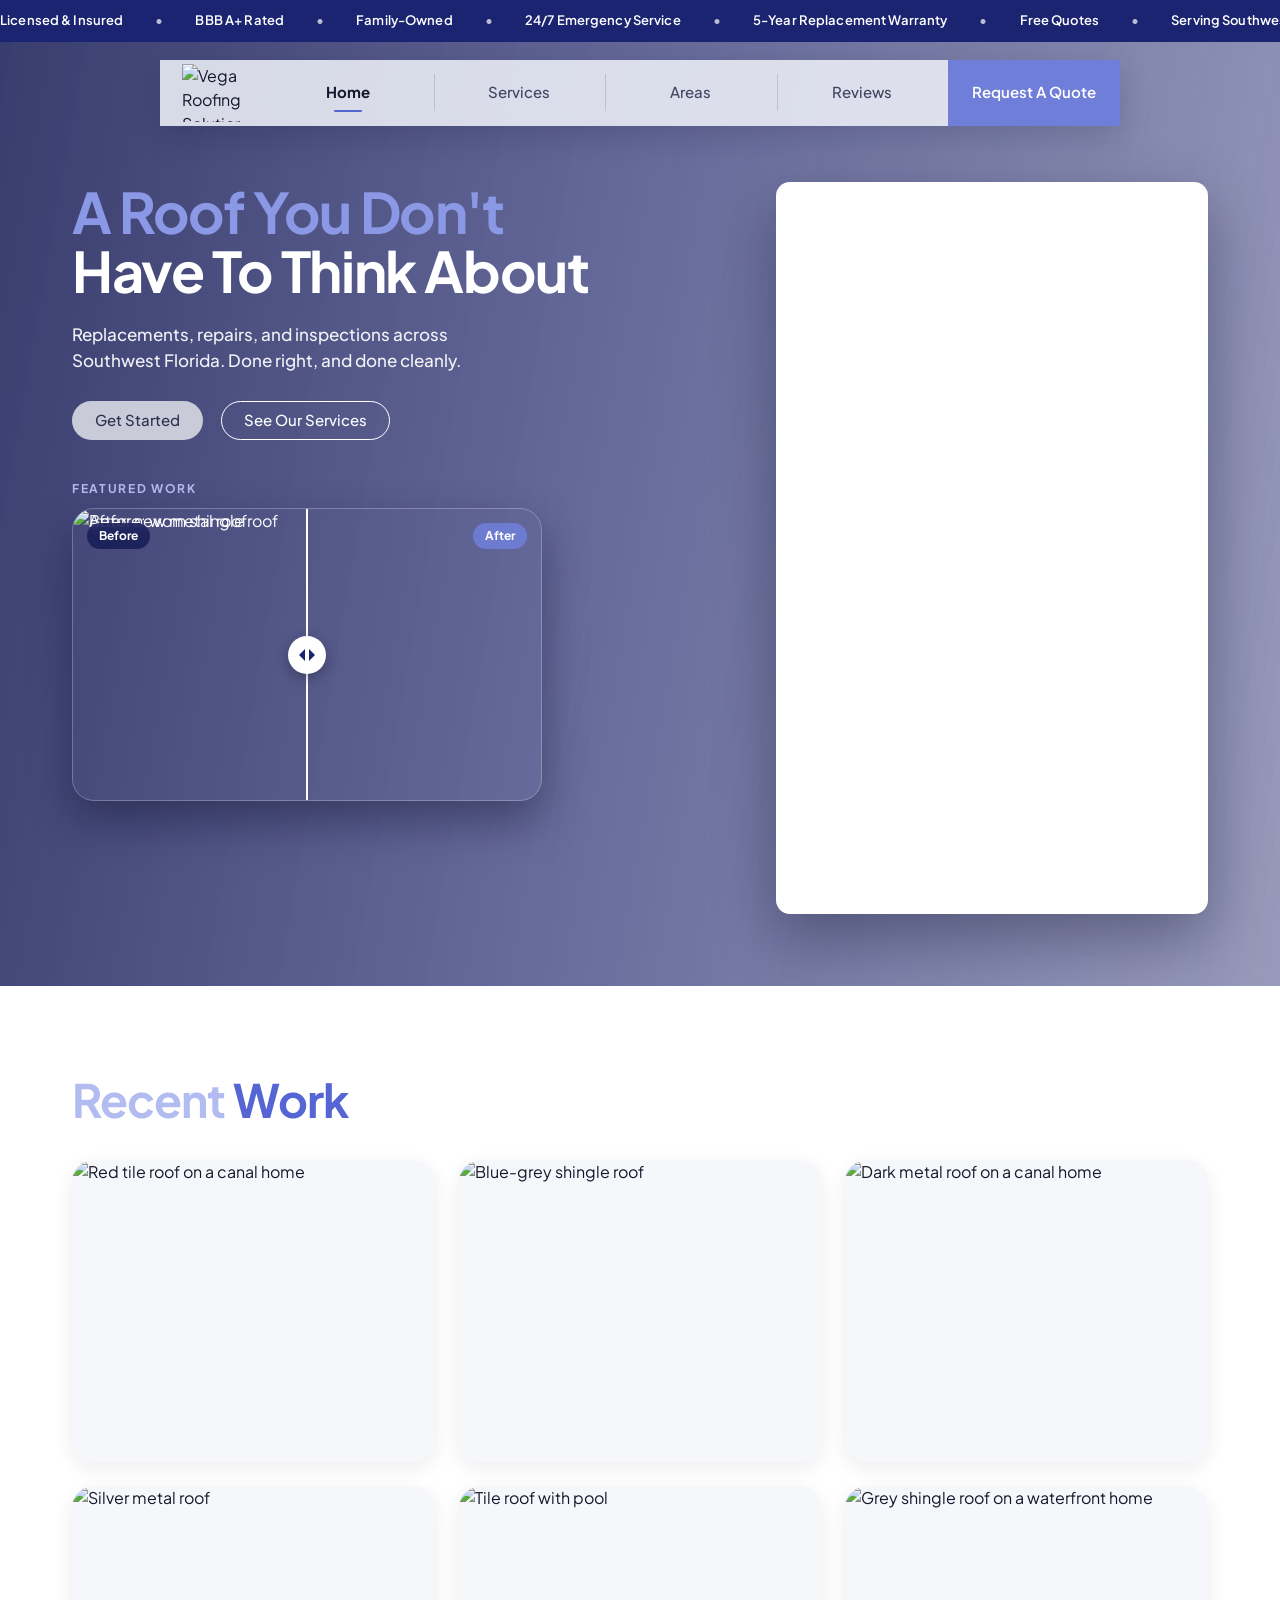
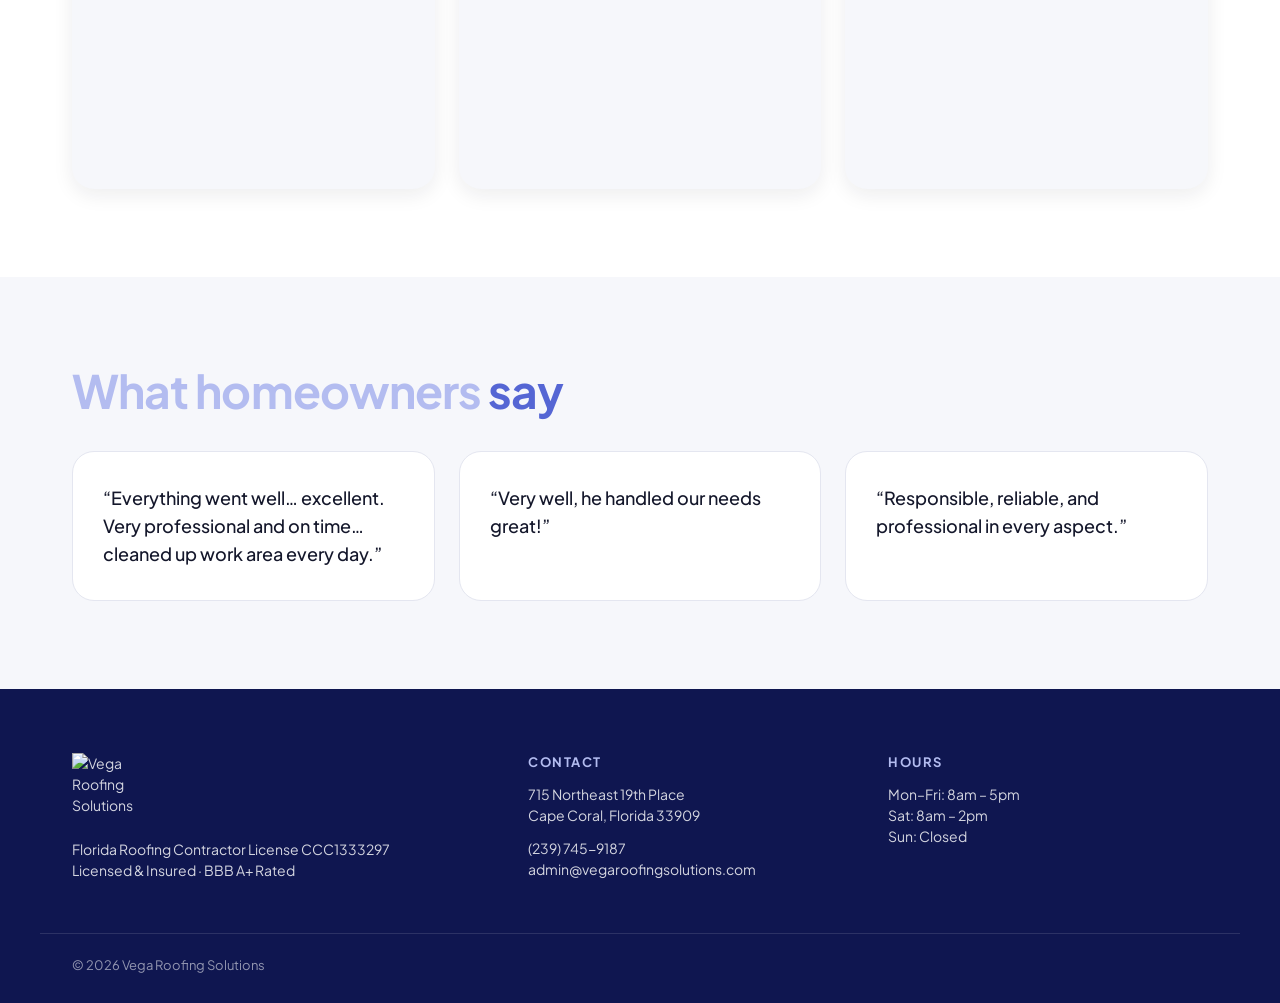
==== index.html @ c7961e20 "Add files via upload" ====
<!DOCTYPE html>
<html lang="en">
<head>
  <meta charset="UTF-8">
  <meta name="viewport" content="width=device-width, initial-scale=1.0">
  <title>Vega Roofing Solutions | Cape Coral, FL</title>
  <meta name="description" content="Replacements, repairs, and inspections across Southwest Florida. Licensed & insured, BBB A+ rated, family-owned.">
  <link rel="icon" type="image/png" href="images/logo.png">
  <link rel="preconnect" href="https://fonts.googleapis.com">
  <link rel="preconnect" href="https://fonts.gstatic.com" crossorigin>
  <link href="https://fonts.googleapis.com/css2?family=Plus+Jakarta+Sans:wght@400;500;600;700;800&display=swap" rel="stylesheet">
  <link rel="stylesheet" href="styles.css">
</head>
<body>

  <!-- ============ MOVING BANNER (infinite loop) ============ -->
  <div class="ticker" aria-label="Licensed & Insured, BBB A+ Rated, Family-Owned, 24/7 Emergency Service, 5-Year Replacement Warranty, Free Quotes, Serving Southwest Florida">
    <div class="ticker__track" aria-hidden="true">
      <!-- Group 1 -->
      <ul class="ticker__group">
        <li>Licensed &amp; Insured</li>
        <li>BBB A+ Rated</li>
        <li>Family-Owned</li>
        <li>24/7 Emergency Service</li>
        <li>5-Year Replacement Warranty</li>
        <li>Free Quotes</li>
        <li>Serving Southwest Florida</li>
      </ul>
      <!-- Group 2 (duplicate for seamless loop) -->
      <ul class="ticker__group">
        <li>Licensed &amp; Insured</li>
        <li>BBB A+ Rated</li>
        <li>Family-Owned</li>
        <li>24/7 Emergency Service</li>
        <li>5-Year Replacement Warranty</li>
        <li>Free Quotes</li>
        <li>Serving Southwest Florida</li>
      </ul>
    </div>
  </div>

  <!-- ============ HERO ============ -->
  <header class="hero">
    <div class="hero__bg" aria-hidden="true"></div>

    <!-- Navigation: only Home is a link for now; other items are display + hover only -->
    <nav class="nav" aria-label="Main">
      <a href="#" class="nav__logo" aria-label="Vega Roofing Solutions home">
        <img src="images/logo.png" alt="Vega Roofing Solutions" width="150" height="150">
      </a>
      <ul class="nav__menu">
        <li><a href="#" class="nav__item is-active">Home</a></li>
        <li><span class="nav__item" aria-disabled="true">Services</span></li>
        <li><span class="nav__item" aria-disabled="true">Areas</span></li>
        <li><span class="nav__item" aria-disabled="true">Reviews</span></li>
      </ul>
      <span class="nav__cta" aria-disabled="true">Request A Quote</span>
    </nav>

    <div class="hero__inner container">
      <div class="hero__content">
        <h1 class="hero__title">
          <span class="hero__title-accent">A Roof You Don't</span>
          Have To Think About
        </h1>
        <p class="hero__sub">Replacements, repairs, and inspections across Southwest Florida. Done right, and done cleanly.</p>

        <div class="hero__buttons">
          <span class="btn btn--light" aria-disabled="true">Get Started</span>
          <span class="btn btn--outline" aria-disabled="true">See Our Services</span>
        </div>

        <!-- Featured Work: before/after slider (red box area) -->
        <figure class="featured">
          <figcaption class="featured__label">Featured Work</figcaption>
          <div class="compare" style="--pos:50%">
            <img class="compare__img" src="images/after-1.jpg" alt="After: new metal roof">
            <div class="compare__before">
              <img class="compare__img" src="images/before-1.jpg" alt="Before: worn shingle roof">
            </div>
            <span class="compare__tag compare__tag--before">Before</span>
            <span class="compare__tag compare__tag--after">After</span>
            <div class="compare__handle" aria-hidden="true"><span></span></div>
            <input class="compare__range" type="range" min="0" max="100" value="50" aria-label="Drag to compare before and after">
          </div>
        </figure>
      </div>

      <!-- Contact form (GoHighLevel embed) -->
      <div class="hero__form">
        <iframe
          src="https://api.leadconnectorhq.com/widget/form/aZnNFnmwokjI14SwKtnE"
          style="width:100%;height:100%;border:none;border-radius:8px"
          id="inline-aZnNFnmwokjI14SwKtnE"
          data-layout="{'id':'INLINE'}"
          data-trigger-type="alwaysShow"
          data-trigger-value=""
          data-activation-type="alwaysActivated"
          data-activation-value=""
          data-deactivation-type="neverDeactivate"
          data-deactivation-value=""
          data-form-name="ADs Form"
          data-height="1094"
          data-layout-iframe-id="inline-aZnNFnmwokjI14SwKtnE"
          data-form-id="aZnNFnmwokjI14SwKtnE"
          data-cookie-consent="true"
          data-cookie-consent-provider="auto"
          title="ADs Form">
        </iframe>
      </div>
    </div>
  </header>

  <main>
    <!-- ============ RECENT WORK ============ -->
    <section class="section work">
      <div class="container">
        <h2 class="section__title"><span class="light">Recent</span> Work</h2>
        <div class="work__grid">
          <figure class="work__card"><img src="images/work-tile-canal.jpg" alt="Red tile roof on a canal home" loading="lazy"></figure>
          <figure class="work__card"><img src="images/work-shingle-home.jpg" alt="Blue-grey shingle roof" loading="lazy"></figure>
          <figure class="work__card"><img src="images/work-metal-canal.jpg" alt="Dark metal roof on a canal home" loading="lazy"></figure>
          <figure class="work__card"><img src="images/work-metal-estate.jpg" alt="Silver metal roof" loading="lazy"></figure>
          <figure class="work__card"><img src="images/work-tile-pool.jpg" alt="Tile roof with pool" loading="lazy"></figure>
          <figure class="work__card"><img src="images/work-shingle-canal.jpg" alt="Grey shingle roof on a waterfront home" loading="lazy"></figure>
        </div>
      </div>
    </section>

    <!-- ============ REVIEWS ============ -->
    <section class="section reviews">
      <div class="container">
        <h2 class="section__title"><span class="light">What homeowners</span> say</h2>
        <div class="reviews__grid">
          <blockquote class="review">
            <p>&ldquo;Everything went well&hellip; excellent. Very professional and on time&hellip; cleaned up work area every day.&rdquo;</p>
          </blockquote>
          <blockquote class="review">
            <p>&ldquo;Very well, he handled our needs great!&rdquo;</p>
          </blockquote>
          <blockquote class="review">
            <p>&ldquo;Responsible, reliable, and professional in every aspect.&rdquo;</p>
          </blockquote>
        </div>
      </div>
    </section>
  </main>

  <!-- ============ FOOTER ============ -->
  <footer class="footer">
    <div class="container footer__inner">
      <div class="footer__brand">
        <img src="images/logo.png" alt="Vega Roofing Solutions" width="72" height="72">
        <p>Florida Roofing Contractor License CCC1333297<br>Licensed &amp; Insured &middot; BBB A+ Rated</p>
      </div>
      <div class="footer__col">
        <h3>Contact</h3>
        <p>715 Northeast 19th Place<br>Cape Coral, Florida 33909</p>
        <p>(239) 745-9187<br>admin@vegaroofingsolutions.com</p>
      </div>
      <div class="footer__col">
        <h3>Hours</h3>
        <p>Mon&ndash;Fri: 8am &ndash; 5pm<br>Sat: 8am &ndash; 2pm<br>Sun: Closed</p>
      </div>
    </div>
    <div class="container footer__bottom">
      <p>&copy; <span id="year">2026</span> Vega Roofing Solutions</p>
    </div>
  </footer>

  <script src="https://link.msgsndr.com/js/form_embed.js"></script>
  <script>
    // Before/after slider
    document.querySelectorAll('.compare').forEach(function (el) {
      var range = el.querySelector('.compare__range');
      range.addEventListener('input', function () {
        el.style.setProperty('--pos', range.value + '%');
      });
    });
    document.getElementById('year').textContent = new Date().getFullYear();
  </script>
</body>
</html>
---- styles.css ----
/* =========================================================
   Vega Roofing Solutions — Landing Page
   ========================================================= */

:root {
  --navy: #1a2470;
  --navy-deep: #0f1650;
  --blue: #5566d4;
  --periwinkle: #8b98e6;
  --periwinkle-soft: #b3bcf0;
  --ink: #14172b;
  --muted: #5d6178;
  --line: #e4e6f0;
  --bg: #ffffff;
  --bg-soft: #f6f7fb;
  --radius: 22px;
  --ease: cubic-bezier(.22, .61, .36, 1);
  --font: "Plus Jakarta Sans", system-ui, -apple-system, "Segoe UI", sans-serif;
}

*,
*::before,
*::after { box-sizing: border-box; }

html { scroll-behavior: smooth; }

body {
  margin: 0;
  font-family: var(--font);
  color: var(--ink);
  background: var(--bg);
  -webkit-font-smoothing: antialiased;
  line-height: 1.5;
}

img { display: block; max-width: 100%; }
ul { list-style: none; margin: 0; padding: 0; }
a { color: inherit; text-decoration: none; }

.container {
  width: 100%;
  max-width: 1200px;
  margin: 0 auto;
  padding: 0 32px;
}

/* =========================================================
   MOVING BANNER
   ========================================================= */
.ticker {
  background: var(--navy);
  color: #fff;
  overflow: hidden;
  white-space: nowrap;
  position: relative;
  z-index: 5;
}

.ticker__track {
  display: flex;
  width: max-content;
  animation: ticker 38s linear infinite;
}

.ticker:hover .ticker__track { animation-play-state: paused; }

.ticker__group {
  display: flex;
  flex-shrink: 0;
}

.ticker__group li {
  display: flex;
  align-items: center;
  padding: 11px 0;
  font-size: 13px;
  font-weight: 600;
  letter-spacing: .01em;
}

.ticker__group li::after {
  content: "•";
  margin: 0 32px;
  opacity: .7;
}

@keyframes ticker {
  from { transform: translateX(0); }
  to   { transform: translateX(-50%); }
}

@media (prefers-reduced-motion: reduce) {
  .ticker__track { animation-duration: 120s; }
}

/* =========================================================
   HERO
   ========================================================= */
.hero {
  position: relative;
  color: #fff;
  overflow: hidden;
  padding-bottom: 72px;
}

.hero__bg {
  position: absolute;
  inset: -40px;
  background: url("images/hero-tile-home.jpg") center / cover no-repeat;
  filter: blur(14px) saturate(1.05);
  transform: scale(1.08);
  z-index: 0;
}

.hero__bg::after {
  content: "";
  position: absolute;
  inset: 0;
  background:
    linear-gradient(100deg, rgba(20, 26, 80, .88) 0%, rgba(40, 46, 110, .72) 45%, rgba(40, 46, 110, .45) 100%);
}

/* ---------- Navigation ---------- */
.nav {
  position: relative;
  z-index: 3;
  max-width: 960px;
  margin: 18px auto 0;
  display: flex;
  align-items: stretch;
  background: rgba(236, 238, 246, .88);
  backdrop-filter: blur(10px);
  -webkit-backdrop-filter: blur(10px);
  color: var(--ink);
  box-shadow: 0 10px 30px rgba(10, 14, 50, .18);
}

.nav__logo {
  display: flex;
  align-items: center;
  padding: 4px 22px;
}

.nav__logo img {
  width: 58px;
  height: 58px;
  object-fit: contain;
  transition: transform .35s var(--ease);
}

.nav__logo:hover img { transform: scale(1.06); }

.nav__menu {
  display: flex;
  flex: 1;
}

.nav__menu li {
  flex: 1;
  display: flex;
  position: relative;
}

.nav__menu li + li::before {
  content: "";
  position: absolute;
  left: 0;
  top: 22%;
  bottom: 22%;
  width: 1px;
  background: rgba(20, 23, 43, .14);
}

.nav__item {
  position: relative;
  flex: 1;
  display: flex;
  align-items: center;
  justify-content: center;
  font-size: 15px;
  font-weight: 500;
  color: #3f4460;
  cursor: default;
  transition: color .25s var(--ease), background-color .25s var(--ease);
}

a.nav__item { cursor: pointer; }

.nav__item.is-active {
  color: var(--ink);
  font-weight: 700;
}

/* Hover animation: text colour + sliding underline */
.nav__item::after {
  content: "";
  position: absolute;
  left: 50%;
  bottom: 14px;
  width: 0;
  height: 2px;
  border-radius: 2px;
  background: var(--blue);
  transform: translateX(-50%);
  transition: width .3s var(--ease);
}

.nav__item:hover {
  color: var(--blue);
  background-color: rgba(255, 255, 255, .45);
}

.nav__item:hover::after,
.nav__item.is-active::after { width: 28px; }

.nav__cta {
  display: flex;
  align-items: center;
  padding: 0 24px;
  background: #6f7ed8;
  color: #fff;
  font-size: 15px;
  font-weight: 600;
  cursor: default;
  transition: background-color .3s var(--ease), letter-spacing .3s var(--ease);
}

.nav__cta:hover {
  background: var(--navy);
  letter-spacing: .01em;
}

/* ---------- Hero layout ---------- */
.hero__inner {
  position: relative;
  z-index: 2;
  display: grid;
  grid-template-columns: 1.2fr .8fr;
  gap: 56px;
  align-items: start;
  padding-top: 56px;
}

.hero__title {
  margin: 0 0 22px;
  font-size: clamp(36px, 4.4vw, 56px);
  white-space: nowrap;
  line-height: 1.06;
  font-weight: 700;
  letter-spacing: -.025em;
}

.hero__title-accent {
  display: block;
  color: var(--periwinkle);
}

.hero__sub {
  max-width: 440px;
  margin: 0 0 28px;
  font-size: 17px;
  font-weight: 500;
  color: rgba(255, 255, 255, .92);
}

/* ---------- Buttons (hover animation per design) ---------- */
.hero__buttons {
  display: flex;
  flex-wrap: wrap;
  gap: 18px;
}

.btn {
  display: inline-flex;
  align-items: center;
  justify-content: center;
  min-width: 118px;
  padding: 7px 22px;
  border-radius: 999px;
  font-size: 15px;
  font-weight: 500;
  cursor: default;
  user-select: none;
  transition:
    background-color .3s var(--ease),
    color .3s var(--ease),
    border-color .3s var(--ease),
    transform .3s var(--ease),
    box-shadow .3s var(--ease);
}

.btn--light {
  background: #c9ccd8;
  color: #2c3150;
  border: 1.5px solid transparent;
}

.btn--light:hover {
  background: #6f7ed8;
  color: #fff;
  transform: translateY(-2px);
  box-shadow: 0 10px 24px rgba(111, 126, 216, .4);
}

.btn--outline {
  background: transparent;
  color: #fff;
  border: 1.5px solid #fff;
}

.btn--outline:hover {
  background: var(--navy-deep);
  border-color: #fff;
  transform: translateY(-2px);
  box-shadow: 0 10px 24px rgba(10, 14, 50, .45);
}

/* ---------- Featured work (before / after) ---------- */
.featured {
  margin: 40px 0 0;
  max-width: 470px;
}

.featured__label {
  margin-bottom: 10px;
  font-size: 12px;
  font-weight: 700;
  letter-spacing: .14em;
  text-transform: uppercase;
  color: var(--periwinkle-soft);
}

.compare {
  position: relative;
  aspect-ratio: 16 / 10;
  border-radius: var(--radius);
  overflow: hidden;
  box-shadow: 0 20px 44px rgba(5, 8, 35, .38);
  border: 1px solid rgba(255, 255, 255, .25);
  user-select: none;
}

.compare__img {
  position: absolute;
  inset: 0;
  width: 100%;
  height: 100%;
  object-fit: cover;
  object-position: center 40%;
}

.compare__before .compare__img { object-position: center 75%; }

.compare__before {
  position: absolute;
  inset: 0;
  clip-path: inset(0 calc(100% - var(--pos)) 0 0);
}

.compare__tag {
  position: absolute;
  top: 14px;
  z-index: 2;
  padding: 4px 12px;
  border-radius: 999px;
  font-size: 12px;
  font-weight: 700;
  background: rgba(15, 22, 80, .75);
  color: #fff;
  backdrop-filter: blur(4px);
  pointer-events: none;
}

.compare__tag--before { left: 14px; }
.compare__tag--after  { right: 14px; background: rgba(111, 126, 216, .9); }

.compare__handle {
  position: absolute;
  top: 0;
  bottom: 0;
  left: var(--pos);
  width: 2px;
  background: #fff;
  transform: translateX(-50%);
  z-index: 2;
  pointer-events: none;
}

.compare__handle span {
  position: absolute;
  top: 50%;
  left: 50%;
  width: 38px;
  height: 38px;
  border-radius: 50%;
  background: #fff;
  transform: translate(-50%, -50%);
  box-shadow: 0 4px 14px rgba(0, 0, 0, .3);
}

.compare__handle span::before,
.compare__handle span::after {
  content: "";
  position: absolute;
  top: 50%;
  width: 0;
  height: 0;
  border: 6px solid transparent;
  transform: translateY(-50%);
}

.compare__handle span::before { left: 5px;  border-right-color: var(--navy); }
.compare__handle span::after  { right: 5px; border-left-color: var(--navy); }

.compare__range {
  position: absolute;
  inset: 0;
  width: 100%;
  height: 100%;
  margin: 0;
  opacity: 0;
  cursor: ew-resize;
  z-index: 3;
}

/* ---------- Form card ---------- */
.hero__form {
  background: #fff;
  border-radius: 14px;
  padding: 6px;
  min-height: 720px;
  box-shadow: 0 24px 60px rgba(5, 8, 35, .35);
}

.hero__form iframe {
  display: block;
  min-height: 720px;
}

/* =========================================================
   SECTIONS
   ========================================================= */
.section { padding: 88px 0; }

.section__title {
  margin: 0 0 36px;
  font-size: clamp(32px, 4vw, 46px);
  font-weight: 700;
  letter-spacing: -.02em;
  line-height: 1.1;
  color: var(--blue);
}

.section__title .light { color: var(--periwinkle-soft); }

/* ---------- Recent work ---------- */
.work__grid {
  display: grid;
  grid-template-columns: repeat(3, 1fr);
  gap: 24px;
}

.work__card {
  margin: 0;
  border-radius: var(--radius);
  overflow: hidden;
  aspect-ratio: 6 / 5;
  background: var(--bg-soft);
  box-shadow: 0 6px 20px rgba(20, 23, 43, .08);
  transition: transform .4s var(--ease), box-shadow .4s var(--ease);
}

.work__card img {
  width: 100%;
  height: 100%;
  object-fit: cover;
  transition: transform .7s var(--ease);
}

.work__card:hover {
  transform: translateY(-4px);
  box-shadow: 0 18px 40px rgba(20, 23, 43, .16);
}

.work__card:hover img { transform: scale(1.05); }

/* ---------- Reviews ---------- */
.reviews { background: var(--bg-soft); }

.reviews__grid {
  display: grid;
  grid-template-columns: repeat(3, 1fr);
  gap: 24px;
}

.review {
  margin: 0;
  padding: 32px 30px;
  background: #fff;
  border: 1px solid var(--line);
  border-radius: var(--radius);
  transition: transform .35s var(--ease), box-shadow .35s var(--ease), border-color .35s var(--ease);
}

.review:hover {
  transform: translateY(-3px);
  border-color: var(--periwinkle-soft);
  box-shadow: 0 14px 34px rgba(85, 102, 212, .12);
}

.review p {
  margin: 0;
  font-size: 18px;
  font-weight: 500;
  line-height: 1.55;
  color: var(--ink);
}

/* =========================================================
   FOOTER
   ========================================================= */
.footer {
  background: var(--navy-deep);
  color: rgba(255, 255, 255, .82);
  padding: 64px 0 28px;
  font-size: 14px;
}

.footer__inner {
  display: grid;
  grid-template-columns: 1.3fr 1fr 1fr;
  gap: 40px;
}

.footer__brand img {
  width: 72px;
  height: 72px;
  margin-bottom: 14px;
}

.footer h3 {
  margin: 0 0 12px;
  font-size: 13px;
  font-weight: 700;
  letter-spacing: .12em;
  text-transform: uppercase;
  color: var(--periwinkle-soft);
}

.footer p { margin: 0 0 12px; }

.footer__bottom {
  margin-top: 40px;
  padding-top: 22px;
  border-top: 1px solid rgba(255, 255, 255, .12);
  font-size: 13px;
  color: rgba(255, 255, 255, .55);
}

.footer__bottom p { margin: 0; }

/* =========================================================
   RESPONSIVE
   ========================================================= */
@media (max-width: 1024px) {
  .nav { margin: 16px 24px 0; }
  .hero__inner { grid-template-columns: 1fr; gap: 40px; }
  .featured { max-width: 100%; }
  .hero__form { max-width: 620px; }
}

@media (max-width: 760px) {
  .container { padding: 0 16px; }

  .nav {
    margin: 12px 16px 0;
    flex-wrap: wrap;
  }
  .nav__logo { padding: 4px 12px; }
  .nav__logo img { width: 46px; height: 46px; }
  .nav__cta { margin-left: auto; padding: 0 16px; font-size: 14px; }
  .nav__menu {
    order: 3;
    flex-basis: 100%;
    border-top: 1px solid rgba(20, 23, 43, .1);
  }
  .nav__item { padding: 12px 0; font-size: 14px; }
  .nav__item::after { bottom: 6px; }

  .hero { padding-bottom: 48px; }
  .hero__inner { padding-top: 36px; }
  .hero__sub { font-size: 16px; }
  .hero__title { white-space: normal; }

  .section { padding: 64px 0; }
  .work__grid,
  .reviews__grid { grid-template-columns: 1fr; gap: 16px; }
  .work__grid { grid-template-columns: repeat(2, 1fr); gap: 12px; }
  .work__card { border-radius: 16px; }

  .footer__inner { grid-template-columns: 1fr; gap: 28px; }
}
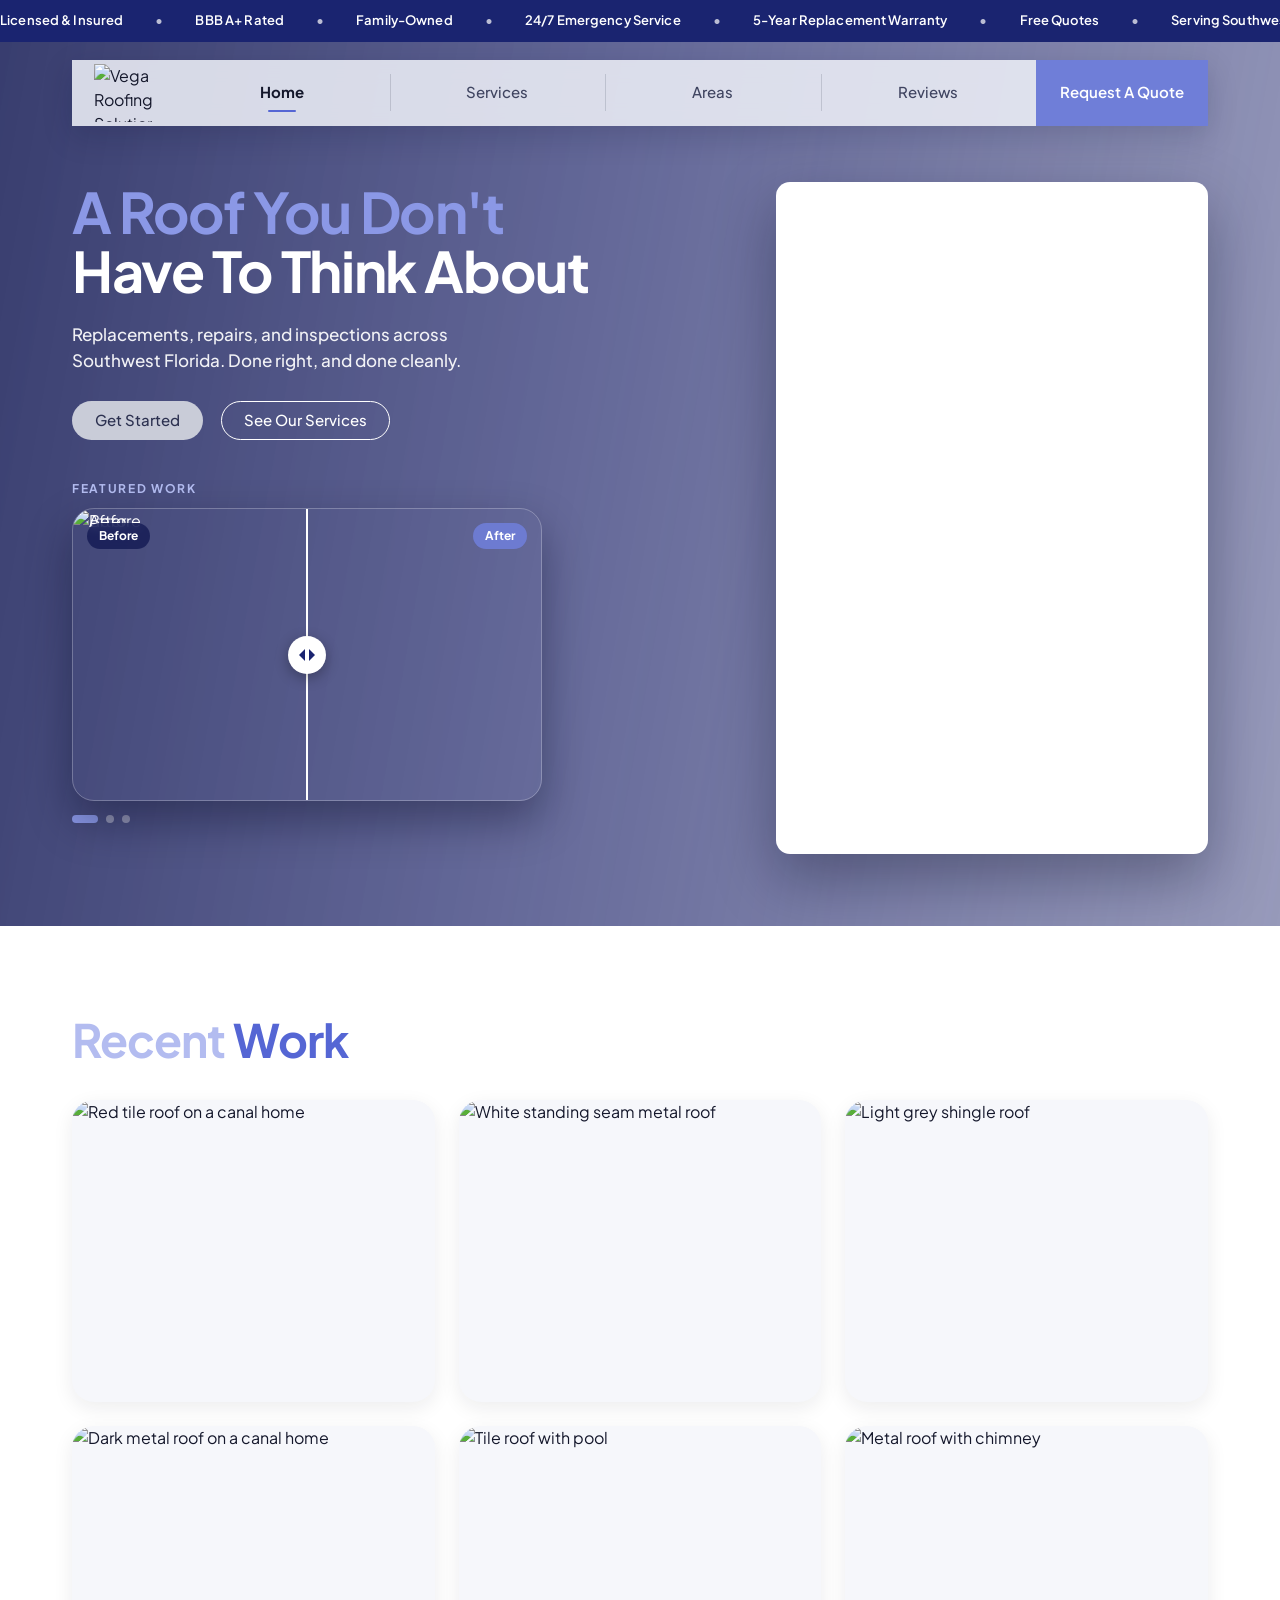
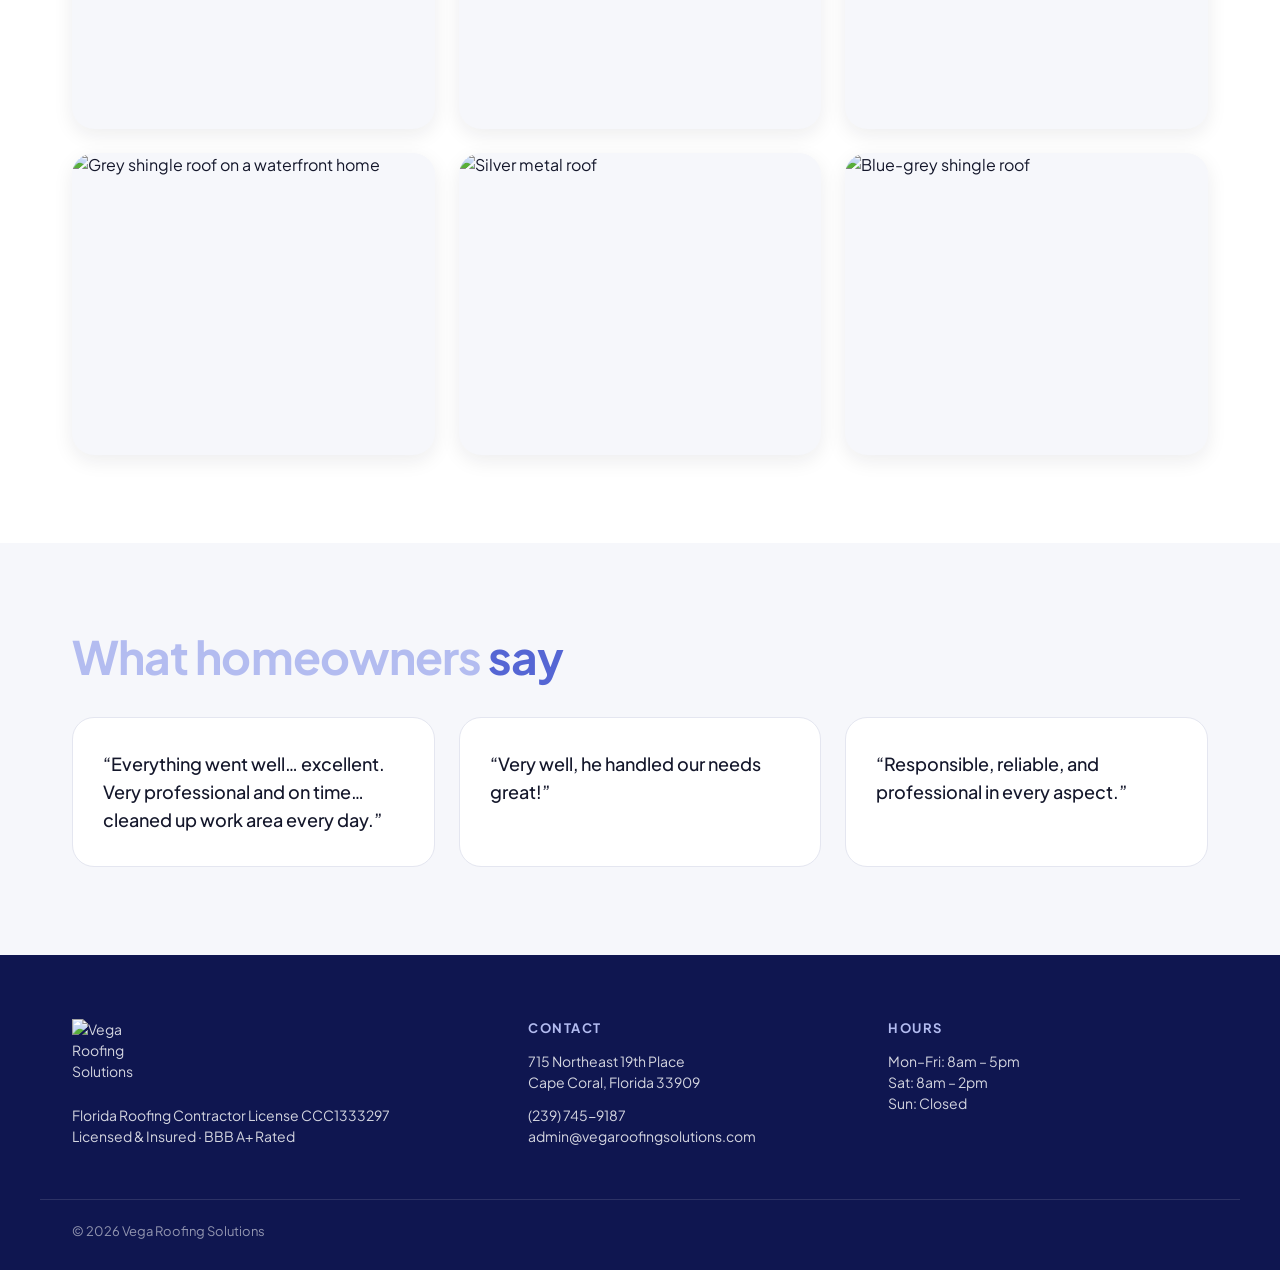
==== commit e5f1f01b: "Add files via upload" ====
--- a/index.html
+++ b/index.html
@@ -74,20 +74,26 @@
         <figure class="featured">
           <figcaption class="featured__label">Featured Work</figcaption>
           <div class="compare" style="--pos:50%">
-            <img class="compare__img" src="images/after-1.jpg" alt="After: new metal roof">
+            <img class="compare__img compare__after" src="images/after-1.jpg" alt="After">
             <div class="compare__before">
-              <img class="compare__img" src="images/before-1.jpg" alt="Before: worn shingle roof">
+              <img class="compare__img" src="images/before-1.jpg" alt="Before">
             </div>
             <span class="compare__tag compare__tag--before">Before</span>
             <span class="compare__tag compare__tag--after">After</span>
             <div class="compare__handle" aria-hidden="true"><span></span></div>
             <input class="compare__range" type="range" min="0" max="100" value="50" aria-label="Drag to compare before and after">
           </div>
+          <div class="featured__dots" role="tablist" aria-label="Featured projects">
+            <button class="featured__dot is-active" data-before="images/before-1.jpg" data-after="images/after-1.jpg" aria-label="Project 1"></button>
+            <button class="featured__dot" data-before="images/before-2.jpg" data-after="images/after-2.jpg" aria-label="Project 2"></button>
+            <button class="featured__dot" data-before="images/before-3.jpg" data-after="images/after-3.jpg" aria-label="Project 3"></button>
+          </div>
         </figure>
       </div>
 
       <!-- Contact form (GoHighLevel embed) -->
       <div class="hero__form">
+        <div class="hero__form-scroll">
         <iframe
           src="https://api.leadconnectorhq.com/widget/form/aZnNFnmwokjI14SwKtnE"
           style="width:100%;height:100%;border:none;border-radius:8px"
@@ -107,6 +113,7 @@
           data-cookie-consent-provider="auto"
           title="ADs Form">
         </iframe>
+        </div>
       </div>
     </div>
   </header>
@@ -118,11 +125,14 @@
         <h2 class="section__title"><span class="light">Recent</span> Work</h2>
         <div class="work__grid">
           <figure class="work__card"><img src="images/work-tile-canal.jpg" alt="Red tile roof on a canal home" loading="lazy"></figure>
+          <figure class="work__card"><img src="images/work-metal-white.jpg" alt="White standing seam metal roof" loading="lazy"></figure>
+          <figure class="work__card"><img src="images/work-shingle-grey.jpg" alt="Light grey shingle roof" loading="lazy"></figure>
+          <figure class="work__card"><img src="images/work-metal-canal.jpg" alt="Dark metal roof on a canal home" loading="lazy"></figure>
+          <figure class="work__card"><img src="images/work-tile-pool.jpg" alt="Tile roof with pool" loading="lazy"></figure>
+          <figure class="work__card"><img src="images/work-metal-chimney.jpg" alt="Metal roof with chimney" loading="lazy"></figure>
+          <figure class="work__card"><img src="images/work-shingle-canal.jpg" alt="Grey shingle roof on a waterfront home" loading="lazy"></figure>
+          <figure class="work__card"><img src="images/work-metal-estate.jpg" alt="Silver metal roof" loading="lazy"></figure>
           <figure class="work__card"><img src="images/work-shingle-home.jpg" alt="Blue-grey shingle roof" loading="lazy"></figure>
-          <figure class="work__card"><img src="images/work-metal-canal.jpg" alt="Dark metal roof on a canal home" loading="lazy"></figure>
-          <figure class="work__card"><img src="images/work-metal-estate.jpg" alt="Silver metal roof" loading="lazy"></figure>
-          <figure class="work__card"><img src="images/work-tile-pool.jpg" alt="Tile roof with pool" loading="lazy"></figure>
-          <figure class="work__card"><img src="images/work-shingle-canal.jpg" alt="Grey shingle roof on a waterfront home" loading="lazy"></figure>
         </div>
       </div>
     </section>
@@ -177,6 +187,27 @@
         el.style.setProperty('--pos', range.value + '%');
       });
     });
+    // Featured project switcher
+    var fig = document.querySelector('.featured');
+    if (fig) {
+      var cmp = fig.querySelector('.compare');
+      var afterImg = fig.querySelector('.compare__after');
+      var beforeImg = fig.querySelector('.compare__before img');
+      var rng = fig.querySelector('.compare__range');
+      fig.querySelectorAll('.featured__dot').forEach(function (dot) {
+        dot.addEventListener('click', function () {
+          fig.querySelectorAll('.featured__dot').forEach(function (d) { d.classList.remove('is-active'); });
+          dot.classList.add('is-active');
+          cmp.classList.add('is-switching');
+          setTimeout(function () {
+            afterImg.src = dot.dataset.after;
+            beforeImg.src = dot.dataset.before;
+            rng.value = 50; cmp.style.setProperty('--pos', '50%');
+            cmp.classList.remove('is-switching');
+          }, 220);
+        });
+      });
+    }
     document.getElementById('year').textContent = new Date().getFullYear();
   </script>
 </body>
--- a/styles.css
+++ b/styles.css
@@ -124,7 +124,8 @@
 .nav {
   position: relative;
   z-index: 3;
-  max-width: 960px;
+  width: calc(100% - 64px);
+  max-width: 1136px;
   margin: 18px auto 0;
   display: flex;
   align-items: stretch;
@@ -423,18 +424,177 @@
   z-index: 3;
 }
 
+.compare .compare__img { transition: opacity .22s var(--ease); }
+.compare.is-switching .compare__img { opacity: 0; }
+
+.featured__dots {
+  display: flex;
+  gap: 8px;
+  margin-top: 14px;
+}
+
+.featured__dot {
+  width: 8px;
+  height: 8px;
+  padding: 0;
+  border: 0;
+  border-radius: 999px;
+  background: rgba(255, 255, 255, .4);
+  cursor: pointer;
+  transition: width .3s var(--ease), background-color .3s var(--ease);
+}
+
+.featured__dot:hover { background: rgba(255, 255, 255, .75); }
+.featured__dot.is-active { width: 26px; background: var(--periwinkle); }
+
 /* ---------- Form card ---------- */
 .hero__form {
   background: #fff;
   border-radius: 14px;
   padding: 6px;
-  min-height: 720px;
   box-shadow: 0 24px 60px rgba(5, 8, 35, .35);
-}
+  position: sticky;
+  top: 24px;
+}
+
+/* Keeps the long GHL form compact: the card is capped and the form scrolls inside it */
+.hero__form-scroll {
+  max-height: 660px;
+  overflow-y: auto;
+  overscroll-behavior: contain;
+  border-radius: 10px;
+  scrollbar-width: thin;
+  scrollbar-color: var(--periwinkle) transparent;
+}
+
+.hero__form-scroll::-webkit-scrollbar { width: 6px; }
+.hero__form-scroll::-webkit-scrollbar-thumb { background: var(--periwinkle); border-radius: 6px; }
 
 .hero__form iframe {
   display: block;
-  min-height: 720px;
+  min-height: 1094px;
+}
+
+@media (max-width: 1024px) {
+  .hero__form { position: static; }
+  .hero__form-scroll { max-height: none; overflow: visible; }
+}
+
+/* =========================================================
+   THANK YOU PAGE
+   ========================================================= */
+.hero--thanks {
+  min-height: 100vh;
+  display: flex;
+  flex-direction: column;
+}
+
+.thanks {
+  position: relative;
+  z-index: 2;
+  flex: 1;
+  display: flex;
+  align-items: center;
+  justify-content: center;
+  padding-top: 48px;
+  padding-bottom: 48px;
+}
+
+.thanks__card {
+  width: 100%;
+  max-width: 560px;
+  padding: 48px 40px;
+  text-align: center;
+  background: rgba(255, 255, 255, .08);
+  border: 1px solid rgba(255, 255, 255, .22);
+  border-radius: 28px;
+  backdrop-filter: blur(14px);
+  -webkit-backdrop-filter: blur(14px);
+  box-shadow: 0 24px 60px rgba(5, 8, 35, .35);
+  animation: rise .7s var(--ease) both;
+}
+
+.thanks__icon {
+  width: 64px;
+  height: 64px;
+  margin: 0 auto 22px;
+  display: grid;
+  place-items: center;
+  border-radius: 50%;
+  background: #6f7ed8;
+  color: #fff;
+  box-shadow: 0 0 0 10px rgba(111, 126, 216, .22);
+  animation: pop .6s .25s var(--ease) both;
+}
+
+.thanks__title {
+  margin: 0 0 10px;
+  font-size: clamp(36px, 5vw, 52px);
+  font-weight: 700;
+  letter-spacing: -.025em;
+  line-height: 1.1;
+}
+
+.thanks__text {
+  margin: 0 0 32px;
+  font-size: 18px;
+  font-weight: 500;
+  color: rgba(255, 255, 255, .92);
+}
+
+.thanks__info {
+  display: grid;
+  grid-template-columns: 1fr 1fr;
+  gap: 16px;
+  margin-bottom: 32px;
+  padding: 22px 0;
+  border-top: 1px solid rgba(255, 255, 255, .18);
+  border-bottom: 1px solid rgba(255, 255, 255, .18);
+}
+
+.thanks__info h2 {
+  margin: 0 0 6px;
+  font-size: 12px;
+  font-weight: 700;
+  letter-spacing: .14em;
+  text-transform: uppercase;
+  color: var(--periwinkle-soft);
+}
+
+.thanks__info p {
+  margin: 0;
+  font-size: 15px;
+  font-weight: 500;
+}
+
+.btn--primary {
+  padding: 10px 28px;
+  background: #6f7ed8;
+  color: #fff;
+  border: 1.5px solid transparent;
+  cursor: pointer;
+}
+
+.btn--primary:hover {
+  background: var(--navy-deep);
+  border-color: #fff;
+  transform: translateY(-2px);
+  box-shadow: 0 10px 24px rgba(10, 14, 50, .45);
+}
+
+@keyframes rise {
+  from { opacity: 0; transform: translateY(18px); }
+  to   { opacity: 1; transform: none; }
+}
+
+@keyframes pop {
+  from { opacity: 0; transform: scale(.6); }
+  to   { opacity: 1; transform: scale(1); }
+}
+
+@media (max-width: 760px) {
+  .thanks__card { padding: 36px 22px; }
+  .thanks__info { grid-template-columns: 1fr; }
 }
 
 /* =========================================================
@@ -563,7 +723,7 @@
    RESPONSIVE
    ========================================================= */
 @media (max-width: 1024px) {
-  .nav { margin: 16px 24px 0; }
+  .nav { width: calc(100% - 64px); }
   .hero__inner { grid-template-columns: 1fr; gap: 40px; }
   .featured { max-width: 100%; }
   .hero__form { max-width: 620px; }
@@ -573,7 +733,8 @@
   .container { padding: 0 16px; }
 
   .nav {
-    margin: 12px 16px 0;
+    width: calc(100% - 32px);
+    margin: 12px auto 0;
     flex-wrap: wrap;
   }
   .nav__logo { padding: 4px 12px; }
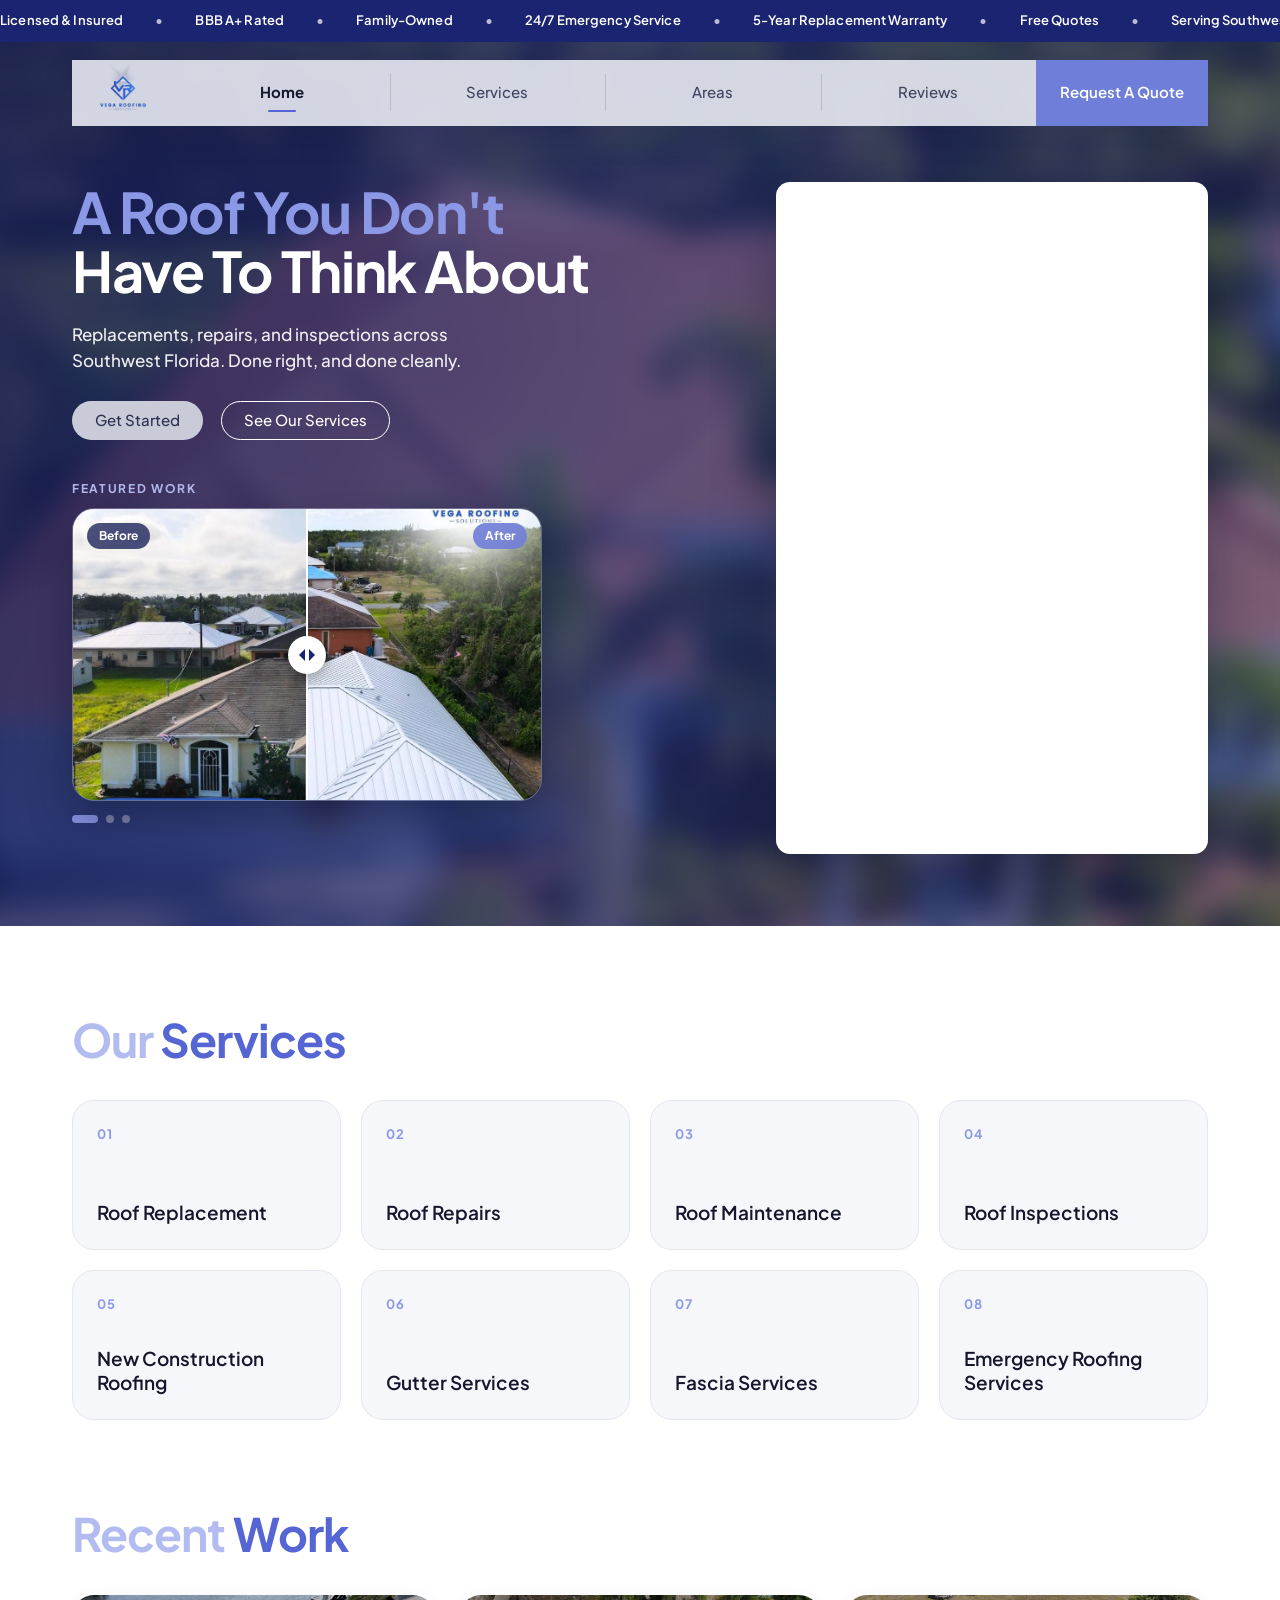
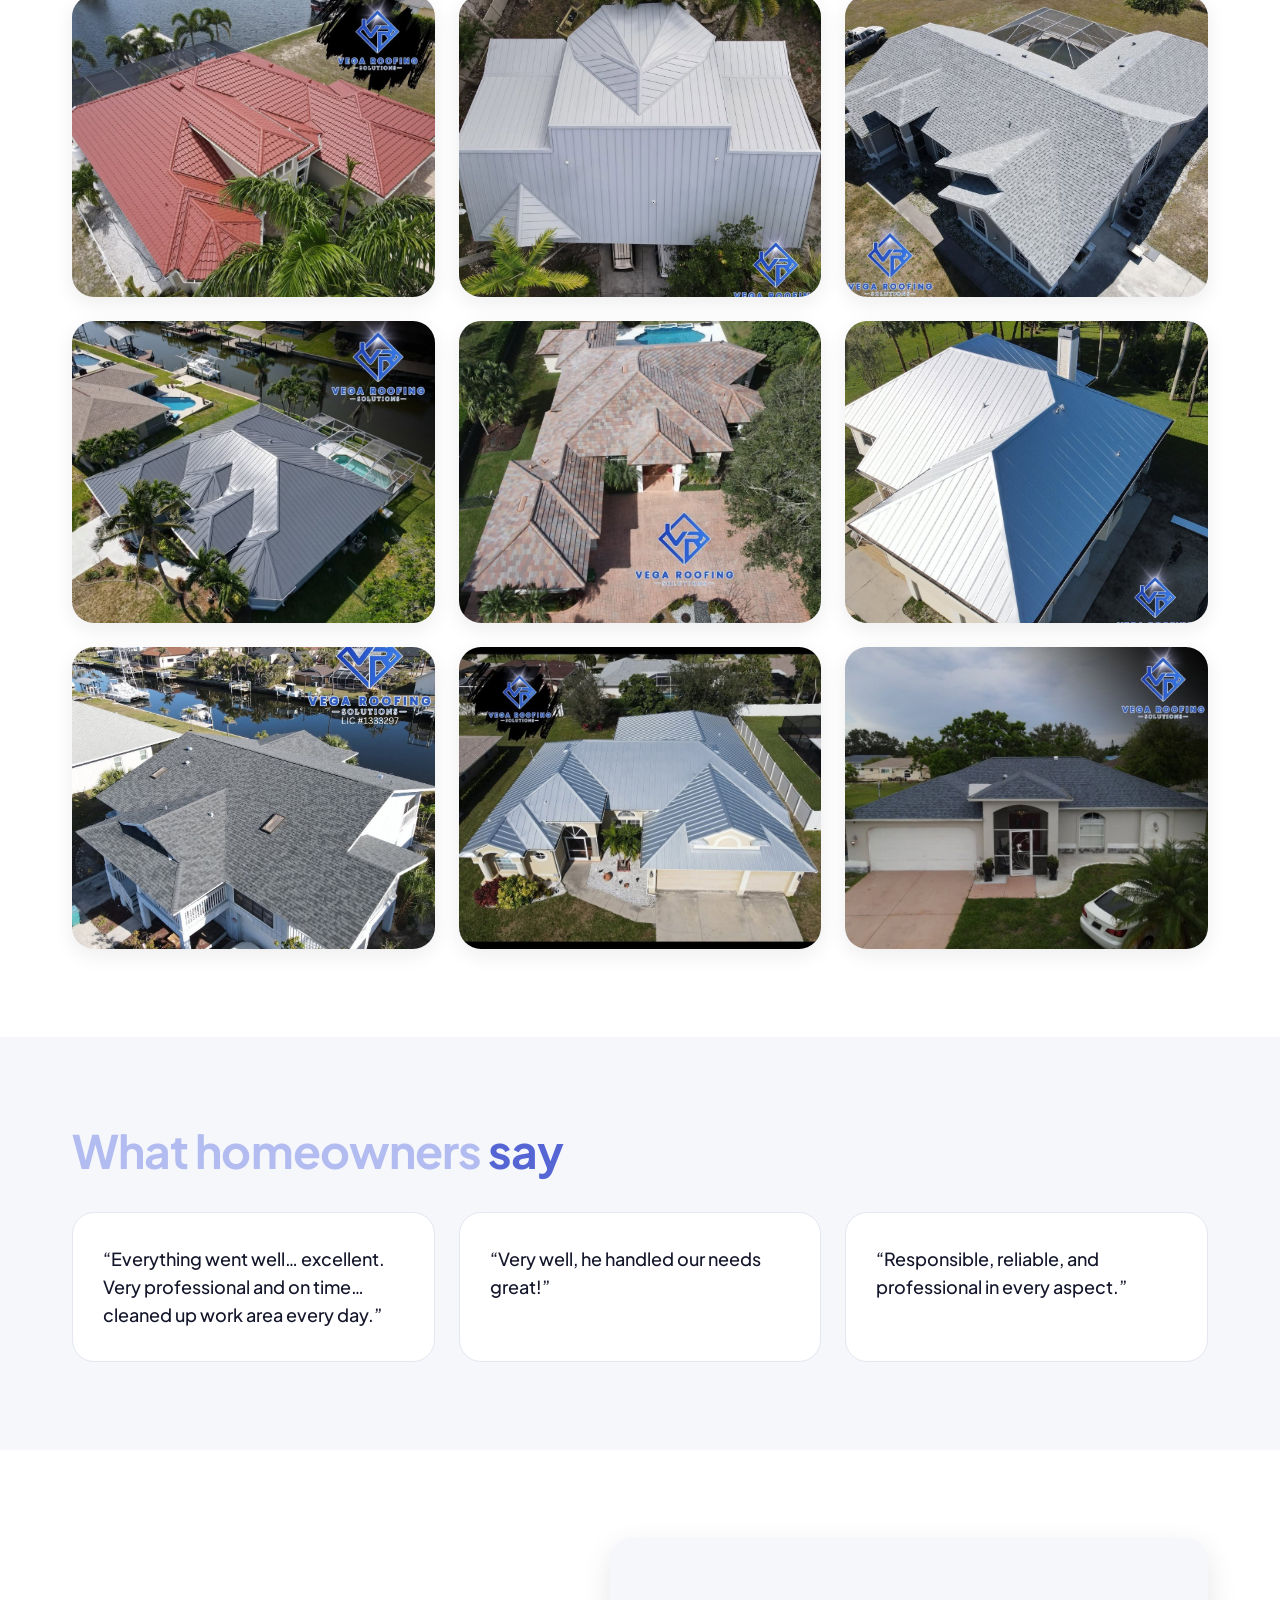
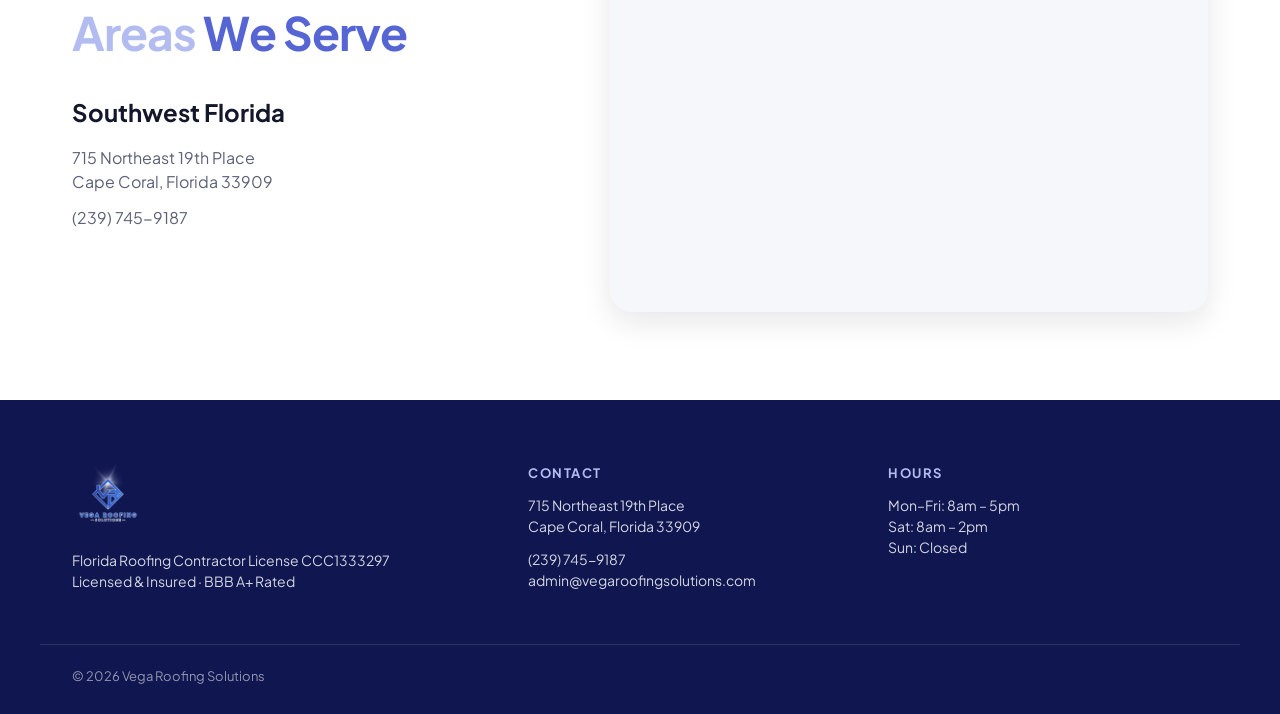
==== commit defda1cd: "Add files via upload" ====
--- a/index.html
+++ b/index.html
@@ -40,7 +40,7 @@
   </div>
 
   <!-- ============ HERO ============ -->
-  <header class="hero">
+  <header class="hero" id="home">
     <div class="hero__bg" aria-hidden="true"></div>
 
     <!-- Navigation: only Home is a link for now; other items are display + hover only -->
@@ -49,12 +49,12 @@
         <img src="images/logo.png" alt="Vega Roofing Solutions" width="150" height="150">
       </a>
       <ul class="nav__menu">
-        <li><a href="#" class="nav__item is-active">Home</a></li>
-        <li><span class="nav__item" aria-disabled="true">Services</span></li>
-        <li><span class="nav__item" aria-disabled="true">Areas</span></li>
-        <li><span class="nav__item" aria-disabled="true">Reviews</span></li>
+        <li><a href="#home" class="nav__item is-active" data-section="home">Home</a></li>
+        <li><a href="#services" class="nav__item" data-section="services">Services</a></li>
+        <li><a href="#areas" class="nav__item" data-section="areas">Areas</a></li>
+        <li><a href="#reviews" class="nav__item" data-section="reviews">Reviews</a></li>
       </ul>
-      <span class="nav__cta" aria-disabled="true">Request A Quote</span>
+      <a href="#quote" class="nav__cta">Request A Quote</a>
     </nav>
 
     <div class="hero__inner container">
@@ -92,7 +92,7 @@
       </div>
 
       <!-- Contact form (GoHighLevel embed) -->
-      <div class="hero__form">
+      <div class="hero__form" id="quote">
         <div class="hero__form-scroll">
         <iframe
           src="https://api.leadconnectorhq.com/widget/form/aZnNFnmwokjI14SwKtnE"
@@ -120,7 +120,24 @@
 
   <main>
     <!-- ============ RECENT WORK ============ -->
-    <section class="section work">
+    <!-- ============ SERVICES ============ -->
+    <section class="section services" id="services">
+      <div class="container">
+        <h2 class="section__title"><span class="light">Our</span> Services</h2>
+        <ul class="services__grid">
+          <li class="service"><span class="service__num">01</span><span class="service__name">Roof Replacement</span></li>
+          <li class="service"><span class="service__num">02</span><span class="service__name">Roof Repairs</span></li>
+          <li class="service"><span class="service__num">03</span><span class="service__name">Roof Maintenance</span></li>
+          <li class="service"><span class="service__num">04</span><span class="service__name">Roof Inspections</span></li>
+          <li class="service"><span class="service__num">05</span><span class="service__name">New Construction Roofing</span></li>
+          <li class="service"><span class="service__num">06</span><span class="service__name">Gutter Services</span></li>
+          <li class="service"><span class="service__num">07</span><span class="service__name">Fascia Services</span></li>
+          <li class="service"><span class="service__num">08</span><span class="service__name">Emergency Roofing Services</span></li>
+        </ul>
+      </div>
+    </section>
+
+    <section class="section work" id="work">
       <div class="container">
         <h2 class="section__title"><span class="light">Recent</span> Work</h2>
         <div class="work__grid">
@@ -138,7 +155,7 @@
     </section>
 
     <!-- ============ REVIEWS ============ -->
-    <section class="section reviews">
+    <section class="section reviews" id="reviews">
       <div class="container">
         <h2 class="section__title"><span class="light">What homeowners</span> say</h2>
         <div class="reviews__grid">
@@ -154,6 +171,23 @@
         </div>
       </div>
     </section>
+
+    <!-- ============ AREAS ============ -->
+    <section class="section areas" id="areas">
+      <div class="container areas__inner">
+        <div class="areas__text">
+          <h2 class="section__title"><span class="light">Areas</span> We Serve</h2>
+          <p class="areas__region">Southwest Florida</p>
+          <p class="areas__address">715 Northeast 19th Place<br>Cape Coral, Florida 33909</p>
+          <p class="areas__address">(239) 745-9187</p>
+        </div>
+        <div class="areas__map">
+          <iframe title="Vega Roofing Solutions location" loading="lazy" referrerpolicy="no-referrer-when-downgrade"
+            src="https://www.google.com/maps?q=715+Northeast+19th+Place,+Cape+Coral,+FL+33909&amp;z=11&amp;output=embed"></iframe>
+        </div>
+      </div>
+    </section>
+
   </main>
 
   <!-- ============ FOOTER ============ -->
@@ -208,6 +242,18 @@
         });
       });
     }
+    // Highlight nav item for the section in view
+    var navLinks = document.querySelectorAll('.nav__item[data-section]');
+    var spy = new IntersectionObserver(function (entries) {
+      entries.forEach(function (e) {
+        if (e.isIntersecting) {
+          navLinks.forEach(function (l) { l.classList.toggle('is-active', l.dataset.section === e.target.id); });
+        }
+      });
+    }, { rootMargin: '-45% 0px -50% 0px' });
+    ['home', 'services', 'reviews', 'areas'].forEach(function (id) {
+      var el = document.getElementById(id); if (el) spy.observe(el);
+    });
     document.getElementById('year').textContent = new Date().getFullYear();
   </script>
 </body>
--- a/styles.css
+++ b/styles.css
@@ -181,7 +181,7 @@
   font-size: 15px;
   font-weight: 500;
   color: #3f4460;
-  cursor: default;
+  cursor: pointer;
   transition: color .25s var(--ease), background-color .25s var(--ease);
 }
 
@@ -222,7 +222,7 @@
   color: #fff;
   font-size: 15px;
   font-weight: 600;
-  cursor: default;
+  cursor: pointer;
   transition: background-color .3s var(--ease), letter-spacing .3s var(--ease);
 }
 
@@ -613,6 +613,103 @@
 
 .section__title .light { color: var(--periwinkle-soft); }
 
+[id] { scroll-margin-top: 24px; }
+
+/* ---------- Services ---------- */
+.services__grid {
+  display: grid;
+  grid-template-columns: repeat(4, 1fr);
+  gap: 20px;
+}
+
+.service {
+  display: flex;
+  flex-direction: column;
+  justify-content: space-between;
+  gap: 28px;
+  min-height: 150px;
+  padding: 24px;
+  background: var(--bg-soft);
+  border: 1px solid var(--line);
+  border-radius: var(--radius);
+  transition: transform .35s var(--ease), background-color .35s var(--ease), border-color .35s var(--ease), box-shadow .35s var(--ease);
+}
+
+.service__num {
+  font-size: 13px;
+  font-weight: 700;
+  letter-spacing: .1em;
+  color: var(--periwinkle);
+  transition: color .35s var(--ease);
+}
+
+.service__name {
+  font-size: 19px;
+  font-weight: 600;
+  line-height: 1.3;
+  color: var(--ink);
+  transition: color .35s var(--ease);
+}
+
+.service:hover {
+  transform: translateY(-4px);
+  background: var(--navy);
+  border-color: var(--navy);
+  box-shadow: 0 16px 36px rgba(26, 36, 112, .25);
+}
+
+.service:hover .service__name { color: #fff; }
+.service:hover .service__num { color: var(--periwinkle-soft); }
+
+.work { padding-top: 0; }
+
+/* ---------- Areas ---------- */
+.areas__inner {
+  display: grid;
+  grid-template-columns: .9fr 1.1fr;
+  gap: 48px;
+  align-items: center;
+}
+
+.areas__region {
+  margin: 0 0 16px;
+  font-size: 24px;
+  font-weight: 700;
+  color: var(--ink);
+}
+
+.areas__address {
+  margin: 0 0 12px;
+  font-size: 16px;
+  color: var(--muted);
+}
+
+.areas__map {
+  border-radius: var(--radius);
+  overflow: hidden;
+  aspect-ratio: 16 / 10;
+  background: var(--bg-soft);
+  box-shadow: 0 10px 30px rgba(20, 23, 43, .1);
+}
+
+.areas__map iframe {
+  display: block;
+  width: 100%;
+  height: 100%;
+  border: 0;
+}
+
+@media (max-width: 1024px) {
+  .services__grid { grid-template-columns: repeat(2, 1fr); }
+  .areas__inner { grid-template-columns: 1fr; gap: 28px; }
+}
+
+@media (max-width: 760px) {
+  .services__grid { gap: 12px; }
+  .service { min-height: 120px; padding: 18px; gap: 18px; }
+  .service__name { font-size: 16px; }
+}
+
 /* ---------- Recent work ---------- */
 .work__grid {
   display: grid;
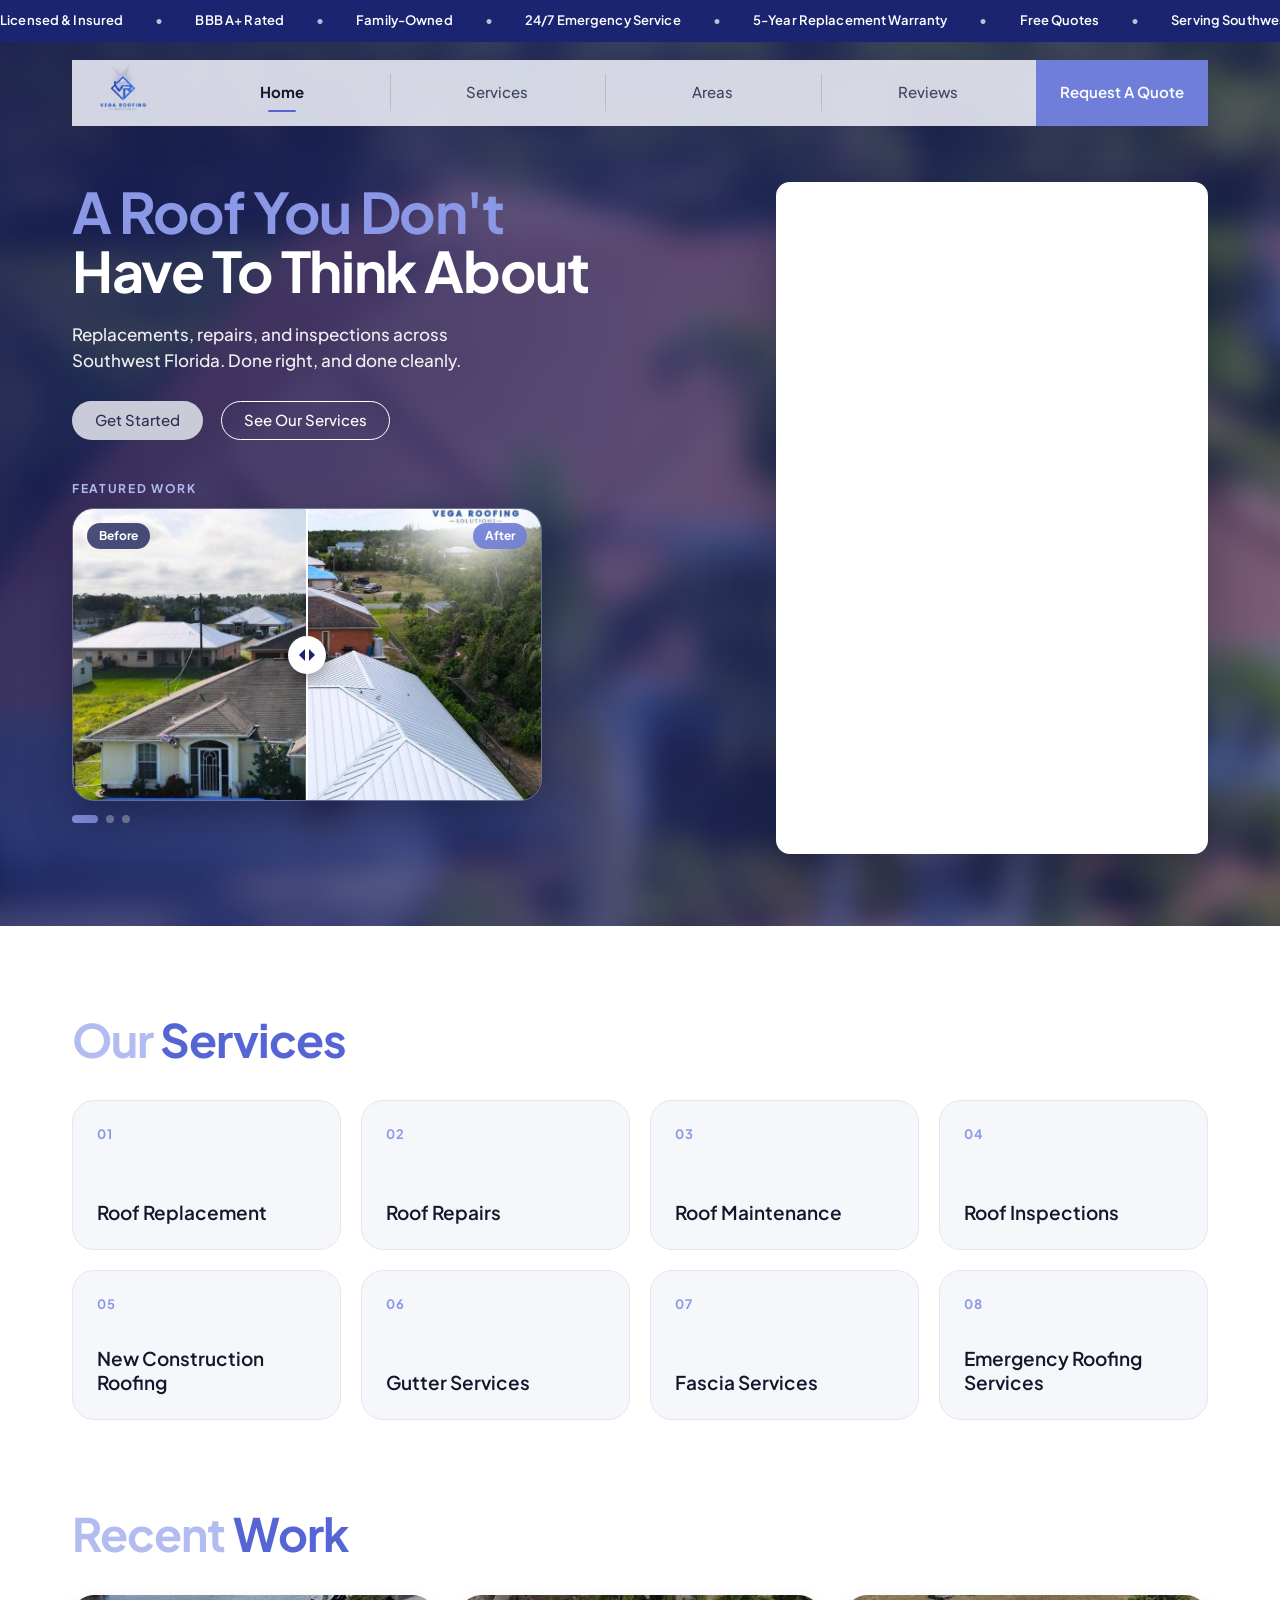
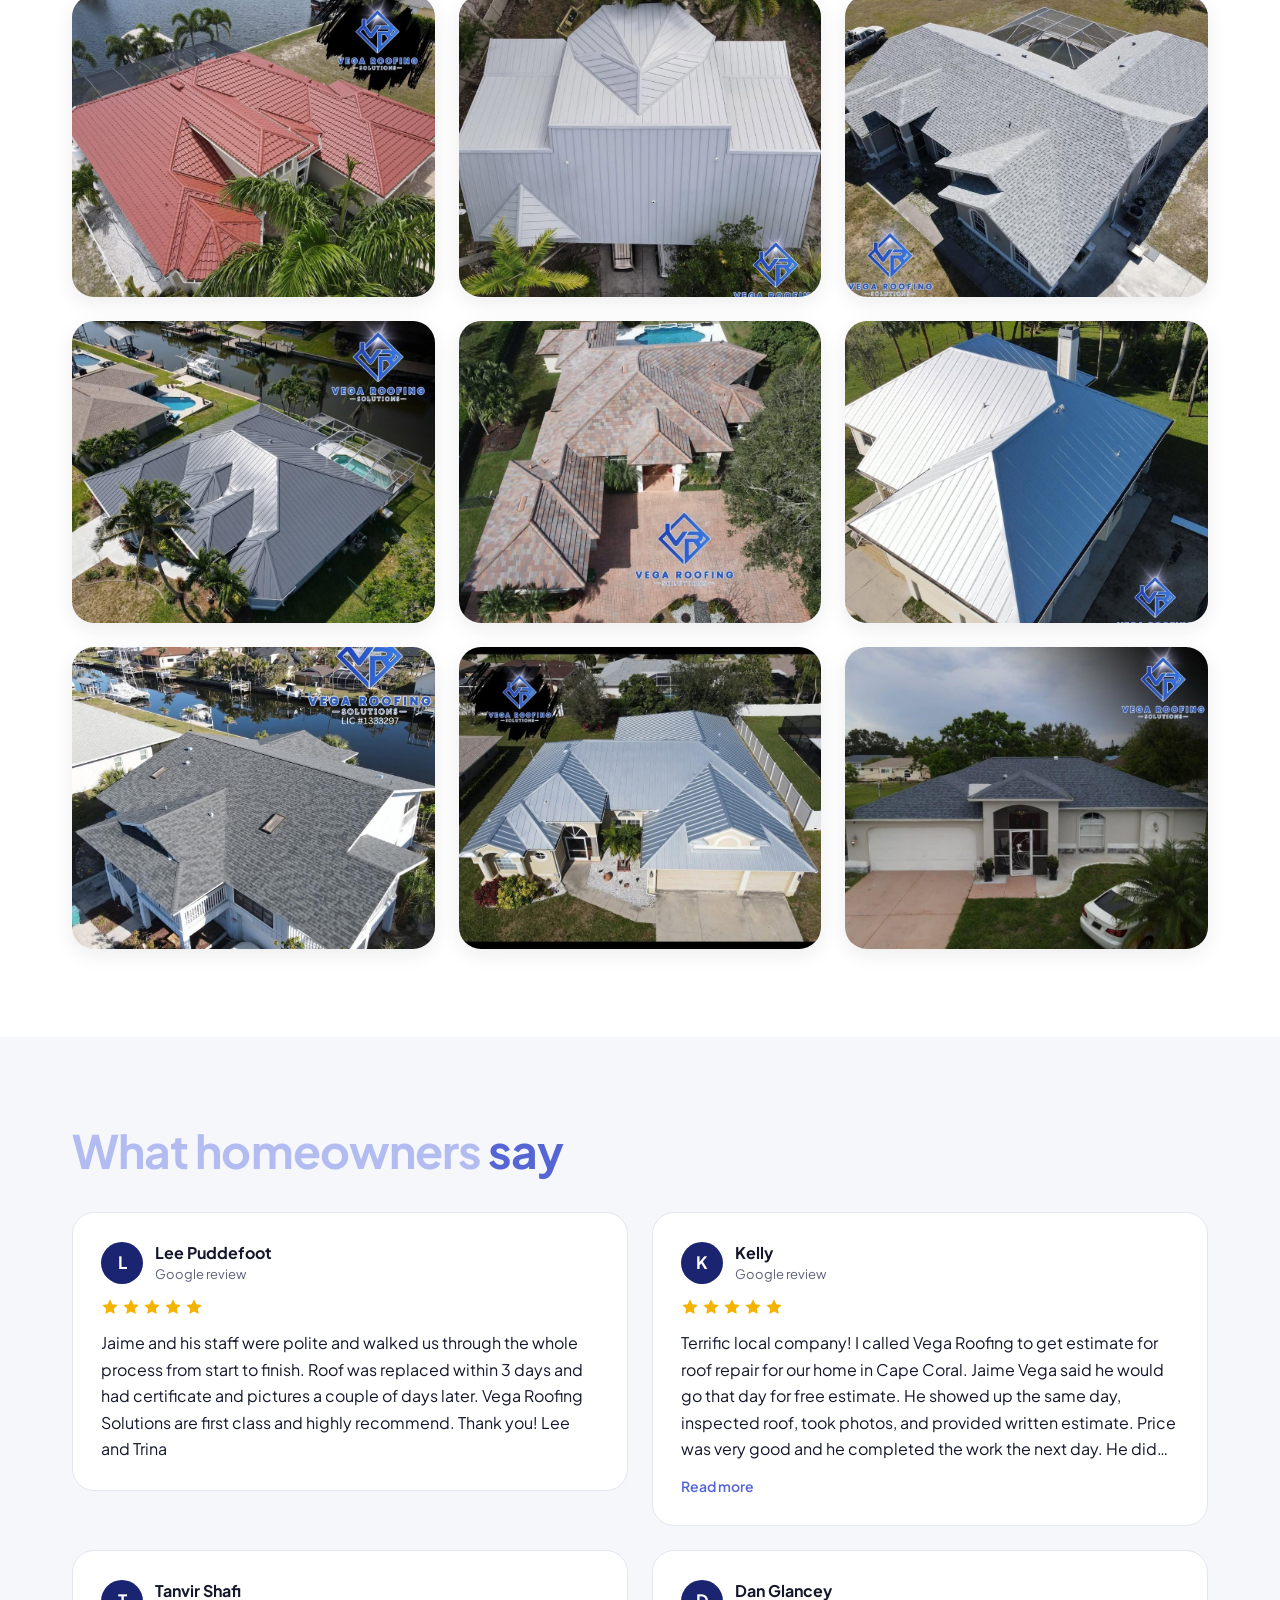
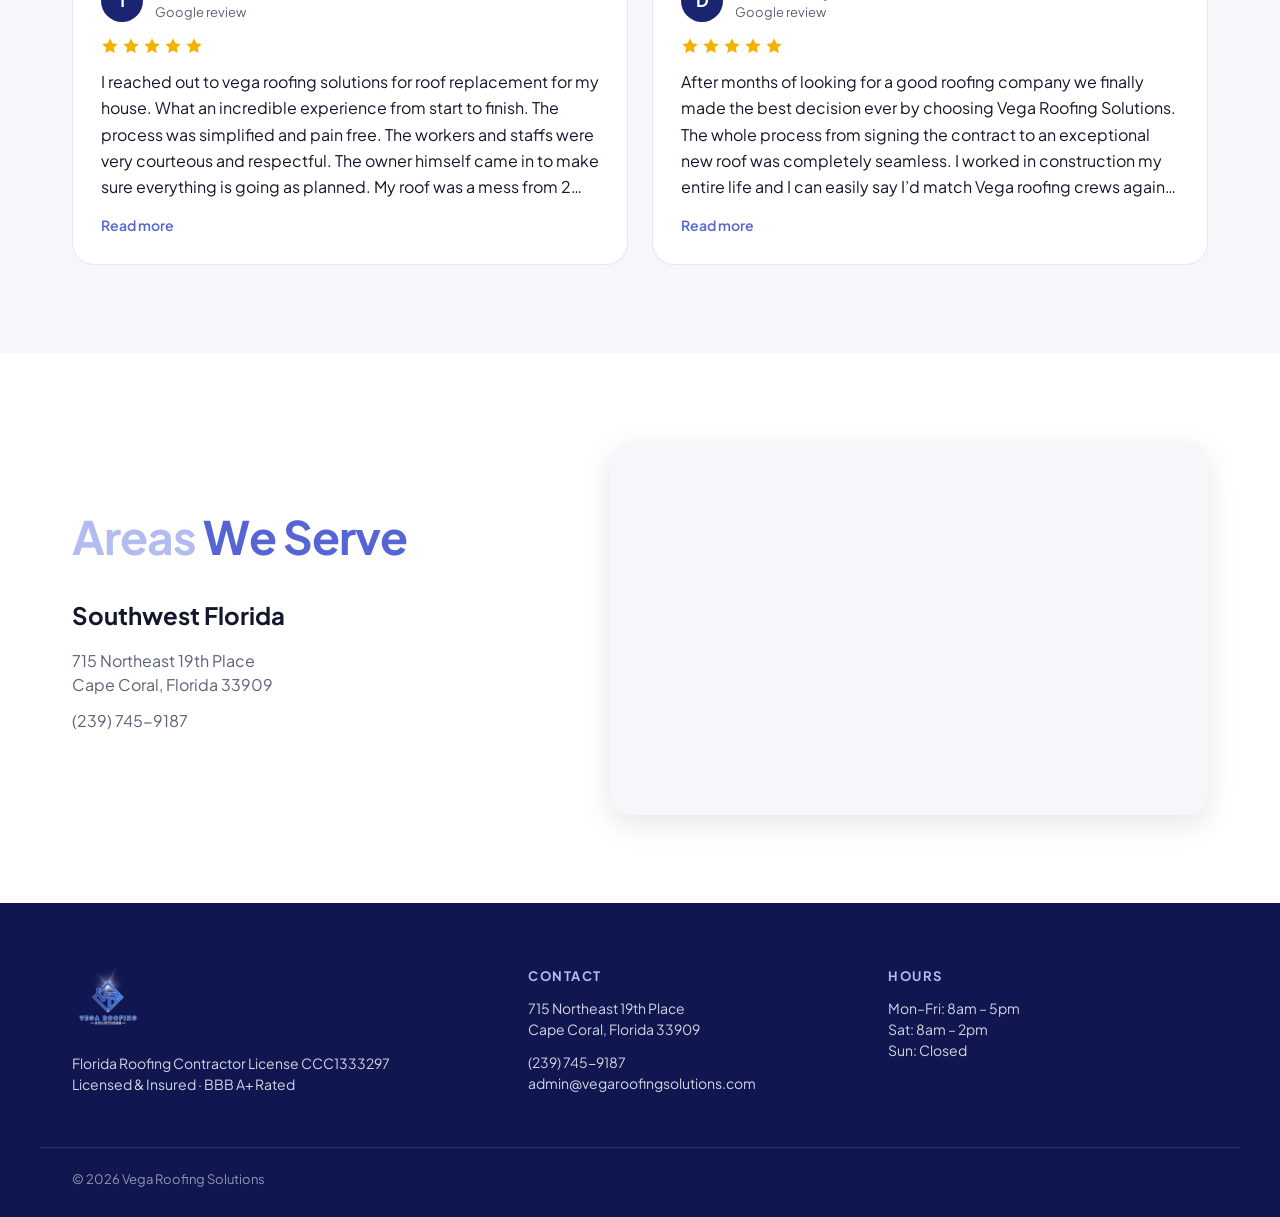
==== commit 80e0d7f9: "Add files via upload" ====
--- a/index.html
+++ b/index.html
@@ -5,11 +5,922 @@
   <meta name="viewport" content="width=device-width, initial-scale=1.0">
   <title>Vega Roofing Solutions | Cape Coral, FL</title>
   <meta name="description" content="Replacements, repairs, and inspections across Southwest Florida. Licensed & insured, BBB A+ rated, family-owned.">
-  <link rel="icon" type="image/png" href="images/logo.png">
+  <link rel="icon" type="image/png" href="[data-uri]">
   <link rel="preconnect" href="https://fonts.googleapis.com">
   <link rel="preconnect" href="https://fonts.gstatic.com" crossorigin>
   <link href="https://fonts.googleapis.com/css2?family=Plus+Jakarta+Sans:wght@400;500;600;700;800&display=swap" rel="stylesheet">
-  <link rel="stylesheet" href="styles.css">
+  <style>
+/* =========================================================
+   Vega Roofing Solutions — Landing Page
+   ========================================================= */
+
+:root {
+  --navy: #1a2470;
+  --navy-deep: #0f1650;
+  --blue: #5566d4;
+  --periwinkle: #8b98e6;
+  --periwinkle-soft: #b3bcf0;
+  --ink: #14172b;
+  --muted: #5d6178;
+  --line: #e4e6f0;
+  --bg: #ffffff;
+  --bg-soft: #f6f7fb;
+  --radius: 22px;
+  --ease: cubic-bezier(.22, .61, .36, 1);
+  --font: "Plus Jakarta Sans", system-ui, -apple-system, "Segoe UI", sans-serif;
+}
+
+*,
+*::before,
+*::after { box-sizing: border-box; }
+
+html { scroll-behavior: smooth; }
+
+body {
+  margin: 0;
+  font-family: var(--font);
+  color: var(--ink);
+  background: var(--bg);
+  -webkit-font-smoothing: antialiased;
+  line-height: 1.5;
+}
+
+img { display: block; max-width: 100%; }
+ul { list-style: none; margin: 0; padding: 0; }
+a { color: inherit; text-decoration: none; }
+
+.container {
+  width: 100%;
+  max-width: 1200px;
+  margin: 0 auto;
+  padding: 0 32px;
+}
+
+/* =========================================================
+   MOVING BANNER
+   ========================================================= */
+.ticker {
+  background: var(--navy);
+  color: #fff;
+  overflow: hidden;
+  white-space: nowrap;
+  position: relative;
+  z-index: 5;
+}
+
+.ticker__track {
+  display: flex;
+  width: max-content;
+  animation: ticker 38s linear infinite;
+}
+
+.ticker:hover .ticker__track { animation-play-state: paused; }
+
+.ticker__group {
+  display: flex;
+  flex-shrink: 0;
+}
+
+.ticker__group li {
+  display: flex;
+  align-items: center;
+  padding: 11px 0;
+  font-size: 13px;
+  font-weight: 600;
+  letter-spacing: .01em;
+}
+
+.ticker__group li::after {
+  content: "•";
+  margin: 0 32px;
+  opacity: .7;
+}
+
+@keyframes ticker {
+  from { transform: translateX(0); }
+  to   { transform: translateX(-50%); }
+}
+
+@media (prefers-reduced-motion: reduce) {
+  .ticker__track { animation-duration: 120s; }
+}
+
+/* =========================================================
+   HERO
+   ========================================================= */
+.hero {
+  position: relative;
+  color: #fff;
+  overflow: hidden;
+  padding-bottom: 72px;
+}
+
+.hero__bg {
+  position: absolute;
+  inset: -40px;
+  background: url("[data-uri]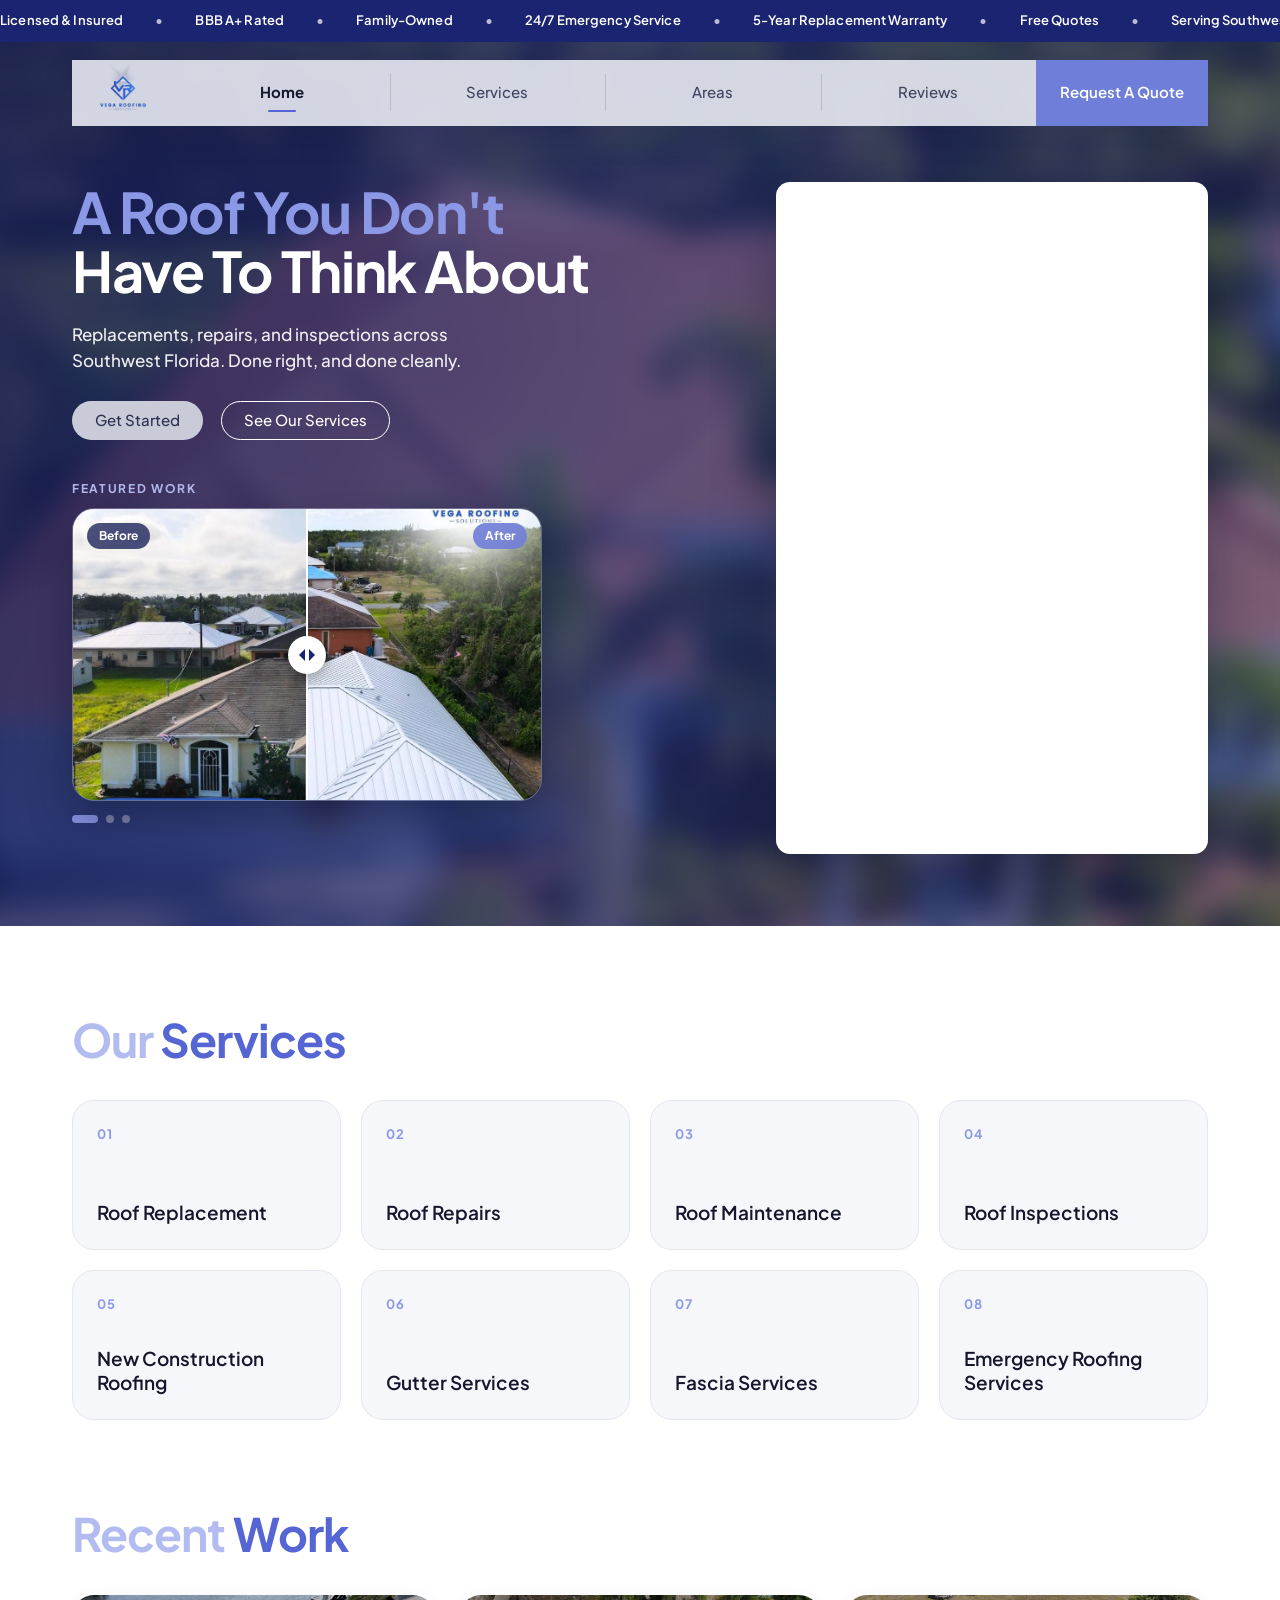
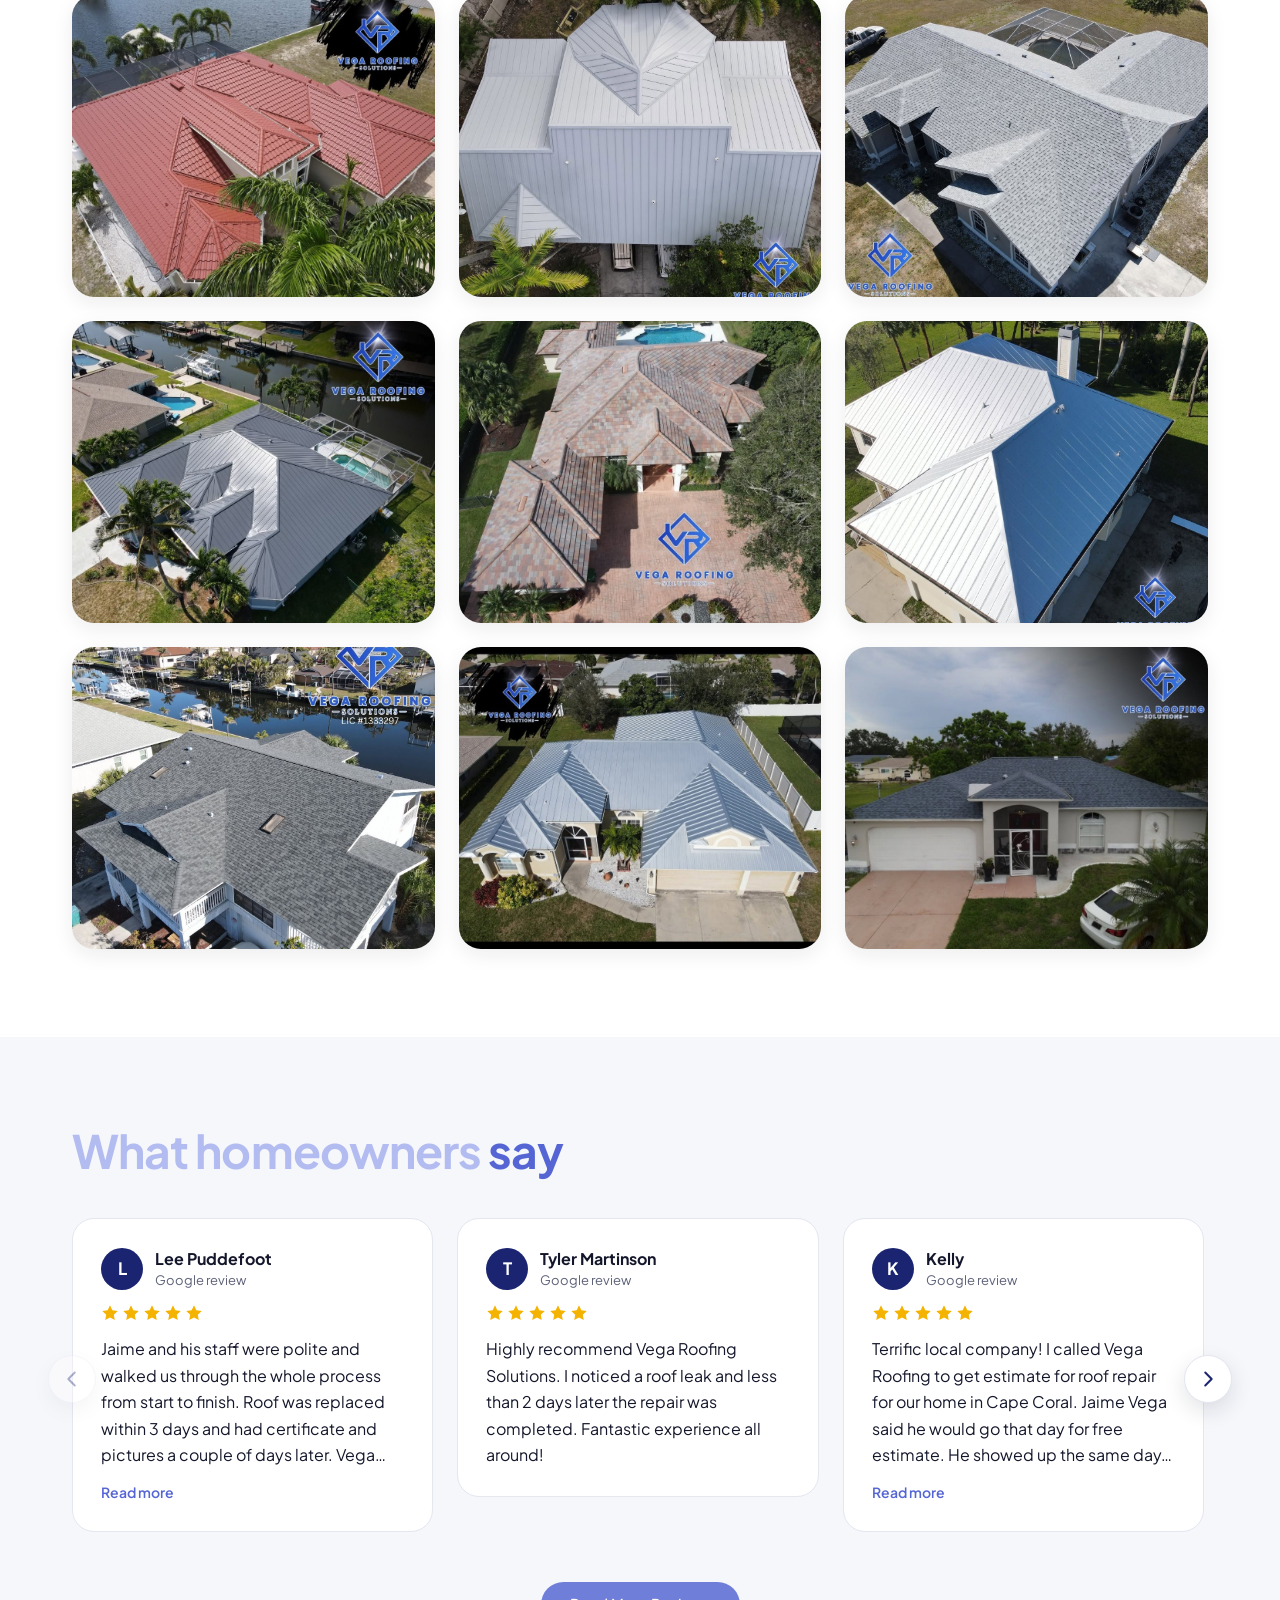
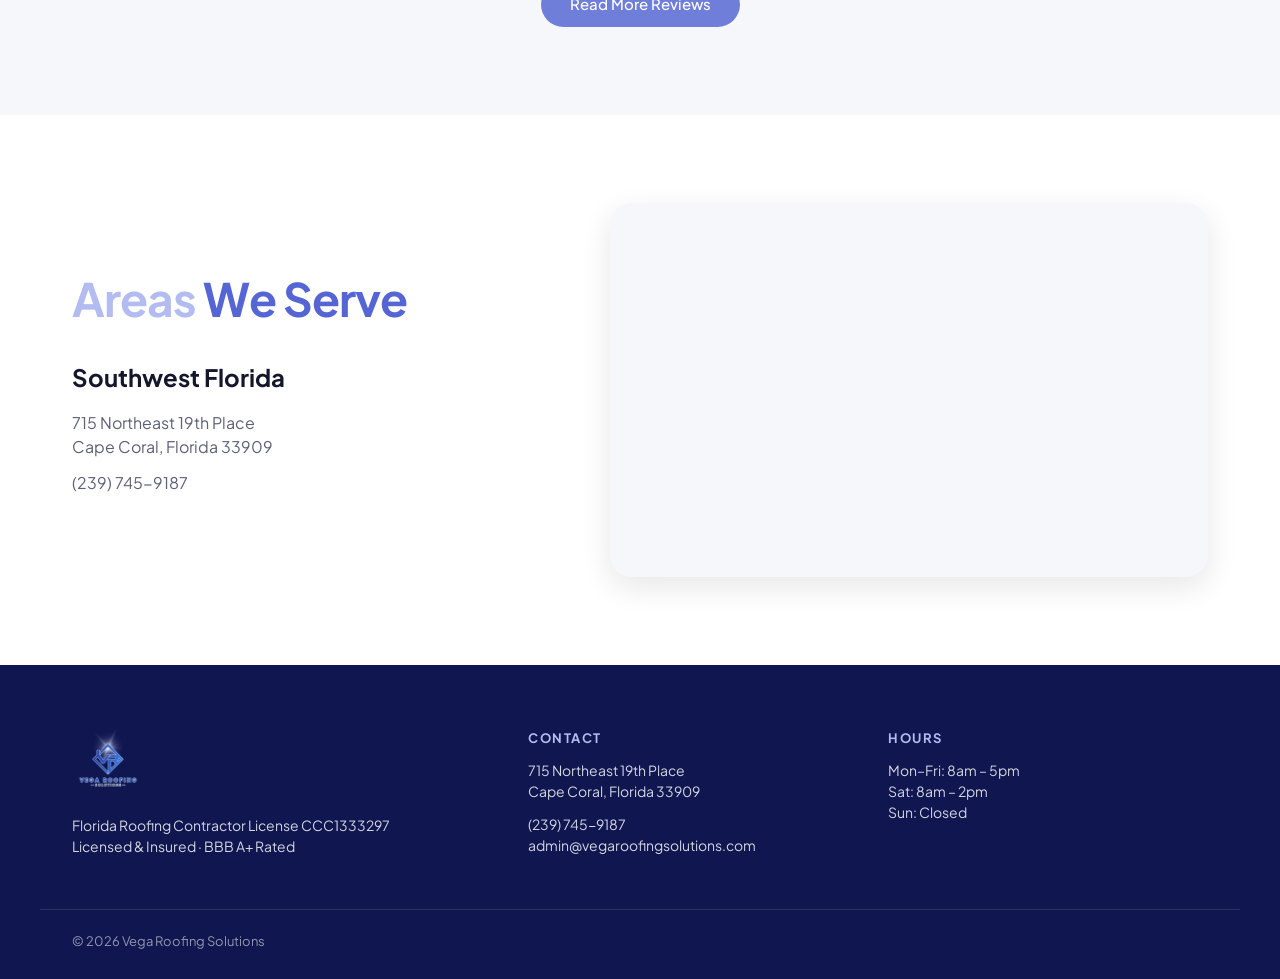
==== commit d01d2f42: "Add files via upload" ====
--- a/index.html
+++ b/index.html
@@ -5,922 +5,11 @@
   <meta name="viewport" content="width=device-width, initial-scale=1.0">
   <title>Vega Roofing Solutions | Cape Coral, FL</title>
   <meta name="description" content="Replacements, repairs, and inspections across Southwest Florida. Licensed & insured, BBB A+ rated, family-owned.">
-  <link rel="icon" type="image/png" href="[data-uri]">
+  <link rel="icon" type="image/png" href="images/logo.png">
   <link rel="preconnect" href="https://fonts.googleapis.com">
   <link rel="preconnect" href="https://fonts.gstatic.com" crossorigin>
   <link href="https://fonts.googleapis.com/css2?family=Plus+Jakarta+Sans:wght@400;500;600;700;800&display=swap" rel="stylesheet">
-  <style>
-/* =========================================================
-   Vega Roofing Solutions — Landing Page
-   ========================================================= */
-
-:root {
-  --navy: #1a2470;
-  --navy-deep: #0f1650;
-  --blue: #5566d4;
-  --periwinkle: #8b98e6;
-  --periwinkle-soft: #b3bcf0;
-  --ink: #14172b;
-  --muted: #5d6178;
-  --line: #e4e6f0;
-  --bg: #ffffff;
-  --bg-soft: #f6f7fb;
-  --radius: 22px;
-  --ease: cubic-bezier(.22, .61, .36, 1);
-  --font: "Plus Jakarta Sans", system-ui, -apple-system, "Segoe UI", sans-serif;
-}
-
-*,
-*::before,
-*::after { box-sizing: border-box; }
-
-html { scroll-behavior: smooth; }
-
-body {
-  margin: 0;
-  font-family: var(--font);
-  color: var(--ink);
-  background: var(--bg);
-  -webkit-font-smoothing: antialiased;
-  line-height: 1.5;
-}
-
-img { display: block; max-width: 100%; }
-ul { list-style: none; margin: 0; padding: 0; }
-a { color: inherit; text-decoration: none; }
-
-.container {
-  width: 100%;
-  max-width: 1200px;
-  margin: 0 auto;
-  padding: 0 32px;
-}
-
-/* =========================================================
-   MOVING BANNER
-   ========================================================= */
-.ticker {
-  background: var(--navy);
-  color: #fff;
-  overflow: hidden;
-  white-space: nowrap;
-  position: relative;
-  z-index: 5;
-}
-
-.ticker__track {
-  display: flex;
-  width: max-content;
-  animation: ticker 38s linear infinite;
-}
-
-.ticker:hover .ticker__track { animation-play-state: paused; }
-
-.ticker__group {
-  display: flex;
-  flex-shrink: 0;
-}
-
-.ticker__group li {
-  display: flex;
-  align-items: center;
-  padding: 11px 0;
-  font-size: 13px;
-  font-weight: 600;
-  letter-spacing: .01em;
-}
-
-.ticker__group li::after {
-  content: "•";
-  margin: 0 32px;
-  opacity: .7;
-}
-
-@keyframes ticker {
-  from { transform: translateX(0); }
-  to   { transform: translateX(-50%); }
-}
-
-@media (prefers-reduced-motion: reduce) {
-  .ticker__track { animation-duration: 120s; }
-}
-
-/* =========================================================
-   HERO
-   ========================================================= */
-.hero {
-  position: relative;
-  color: #fff;
-  overflow: hidden;
-  padding-bottom: 72px;
-}
-
-.hero__bg {
-  position: absolute;
-  inset: -40px;
-  background: url("[data-uri]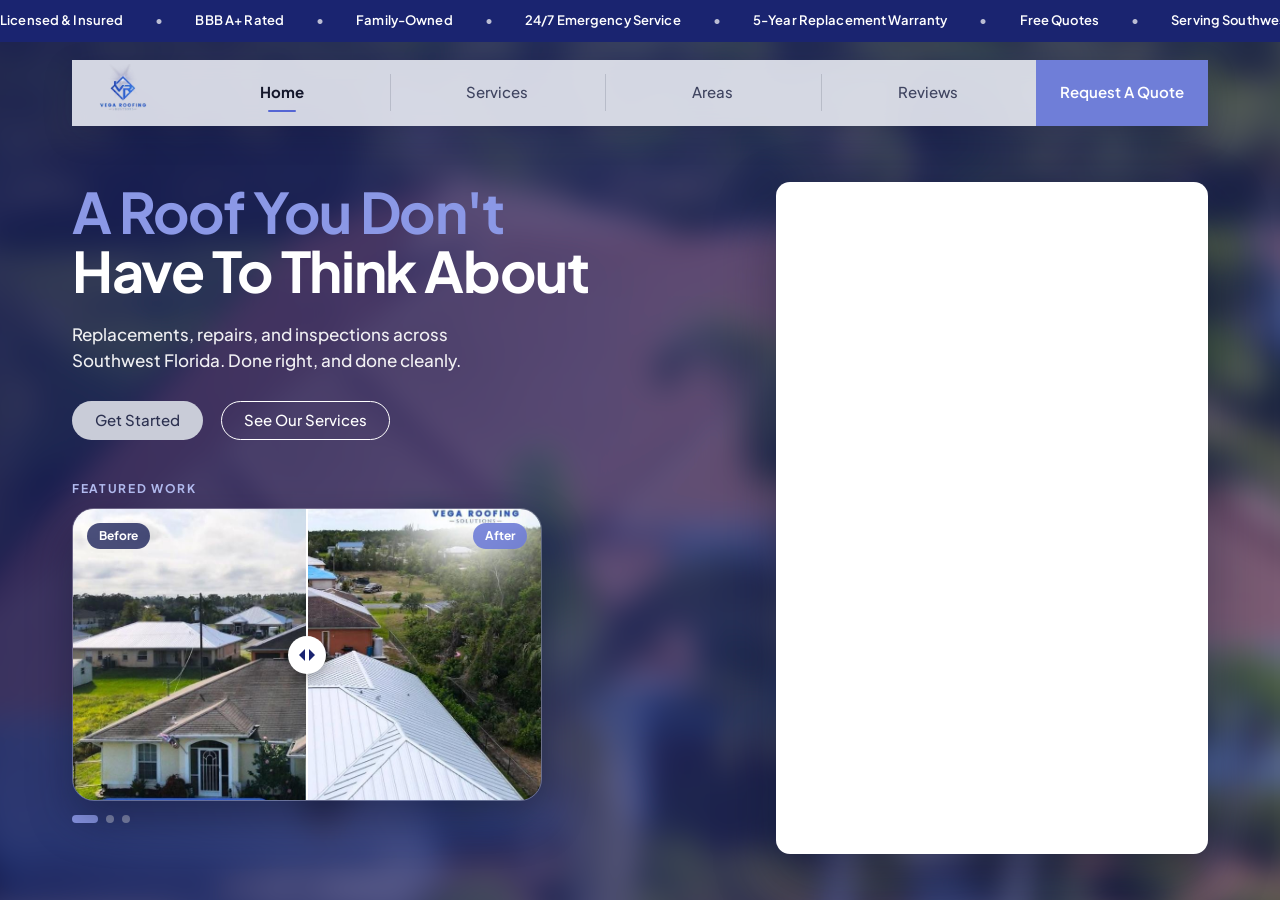
==== commit 2a1cf6a4: "Add files via upload" ====
--- a/index.html
+++ b/index.html
@@ -5,13 +5,1078 @@
   <meta name="viewport" content="width=device-width, initial-scale=1.0">
   <title>Vega Roofing Solutions | Cape Coral, FL</title>
   <meta name="description" content="Replacements, repairs, and inspections across Southwest Florida. Licensed & insured, BBB A+ rated, family-owned.">
-  <link rel="icon" type="image/png" href="images/logo.png">
+  <link rel="icon" type="image/png" href="[data-uri]">
   <link rel="preconnect" href="https://fonts.googleapis.com">
   <link rel="preconnect" href="https://fonts.gstatic.com" crossorigin>
   <link href="https://fonts.googleapis.com/css2?family=Plus+Jakarta+Sans:wght@400;500;600;700;800&display=swap" rel="stylesheet">
-  <link rel="stylesheet" href="styles.css">
+  <style>
+/* =========================================================
+   Vega Roofing Solutions — Landing Page
+   ========================================================= */
+
+:root {
+  --navy: #1a2470;
+  --navy-deep: #0f1650;
+  --blue: #5566d4;
+  --periwinkle: #8b98e6;
+  --periwinkle-soft: #b3bcf0;
+  --ink: #14172b;
+  --muted: #5d6178;
+  --line: #e4e6f0;
+  --bg: #ffffff;
+  --bg-soft: #f6f7fb;
+  --radius: 22px;
+  --ease: cubic-bezier(.22, .61, .36, 1);
+  --font: "Plus Jakarta Sans", system-ui, -apple-system, "Segoe UI", sans-serif;
+}
+
+*,
+*::before,
+*::after { box-sizing: border-box; }
+
+html { scroll-behavior: smooth; }
+
+body {
+  margin: 0;
+  font-family: var(--font);
+  color: var(--ink);
+  background: var(--bg);
+  -webkit-font-smoothing: antialiased;
+  line-height: 1.5;
+}
+
+img { display: block; max-width: 100%; }
+ul { list-style: none; margin: 0; padding: 0; }
+a { color: inherit; text-decoration: none; }
+
+.container {
+  width: 100%;
+  max-width: 1200px;
+  margin: 0 auto;
+  padding: 0 32px;
+}
+
+/* =========================================================
+   MOVING BANNER
+   ========================================================= */
+.ticker {
+  background: var(--navy);
+  color: #fff;
+  overflow: hidden;
+  white-space: nowrap;
+  position: relative;
+  z-index: 5;
+}
+
+.ticker__track {
+  display: flex;
+  width: max-content;
+  animation: ticker 38s linear infinite;
+}
+
+.ticker:hover .ticker__track { animation-play-state: paused; }
+
+.ticker__group {
+  display: flex;
+  flex-shrink: 0;
+}
+
+.ticker__group li {
+  display: flex;
+  align-items: center;
+  padding: 11px 0;
+  font-size: 13px;
+  font-weight: 600;
+  letter-spacing: .01em;
+}
+
+.ticker__group li::after {
+  content: "•";
+  margin: 0 32px;
+  opacity: .7;
+}
+
+@keyframes ticker {
+  from { transform: translateX(0); }
+  to   { transform: translateX(-50%); }
+}
+
+@media (prefers-reduced-motion: reduce) {
+  .ticker__track { animation-duration: 120s; }
+}
+
+/* =========================================================
+   HERO
+   ========================================================= */
+.hero {
+  position: relative;
+  color: #fff;
+  overflow: hidden;
+  padding-bottom: 72px;
+}
+
+.hero__bg {
+  position: absolute;
+  inset: -40px;
+  background: url("[data-uri]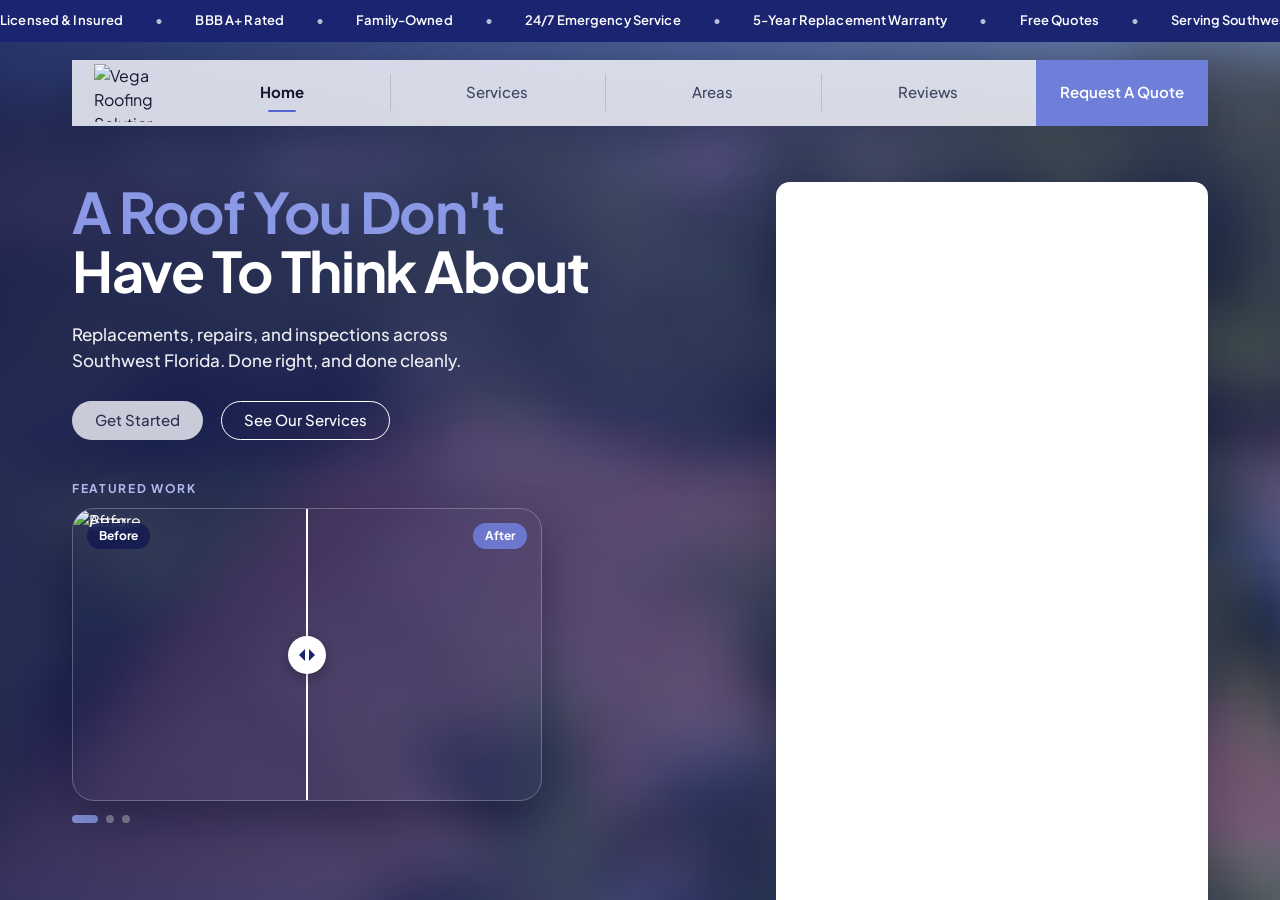
==== commit 8b1b73ad: "Add files via upload" ====
--- a/index.html
+++ b/index.html
@@ -2,10 +2,11 @@
 <html lang="en">
 <head>
   <meta charset="UTF-8">
+  <meta name="format-detection" content="telephone=no, email=no, address=no">
   <meta name="viewport" content="width=device-width, initial-scale=1.0">
   <title>Vega Roofing Solutions | Cape Coral, FL</title>
   <meta name="description" content="Replacements, repairs, and inspections across Southwest Florida. Licensed & insured, BBB A+ rated, family-owned.">
-  <link rel="icon" type="image/png" href="[data-uri]">
+  <link rel="icon" type="image/png" href="https://assets.cdn.filesafe.space/x0NXSGSGhxQzo7BEENfX/media/6ab54b28cab050e11f539624.png">
   <link rel="preconnect" href="https://fonts.googleapis.com">
   <link rel="preconnect" href="https://fonts.gstatic.com" crossorigin>
   <link href="https://fonts.googleapis.com/css2?family=Plus+Jakarta+Sans:wght@400;500;600;700;800&display=swap" rel="stylesheet">
@@ -118,9 +119,7 @@
 .hero__bg {
   position: absolute;
   inset: -40px;
-  background: url("[data-uri]